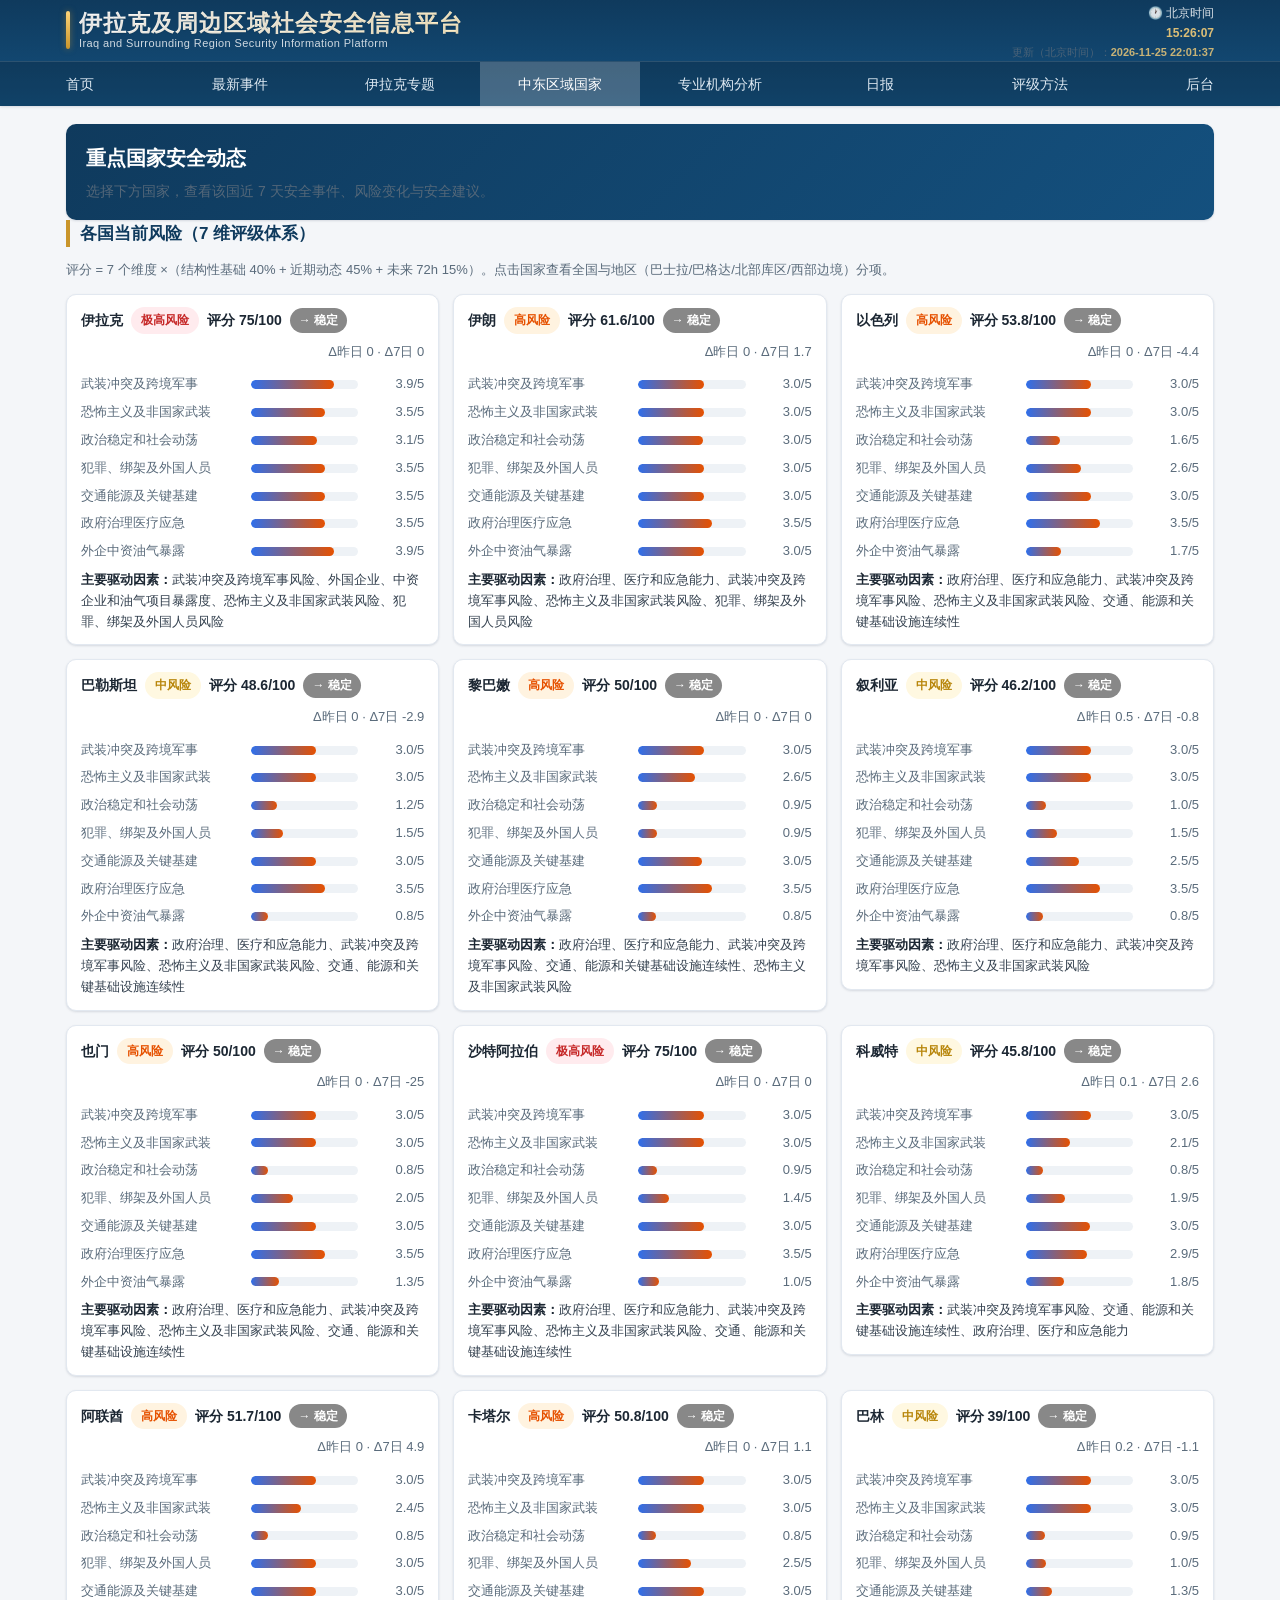
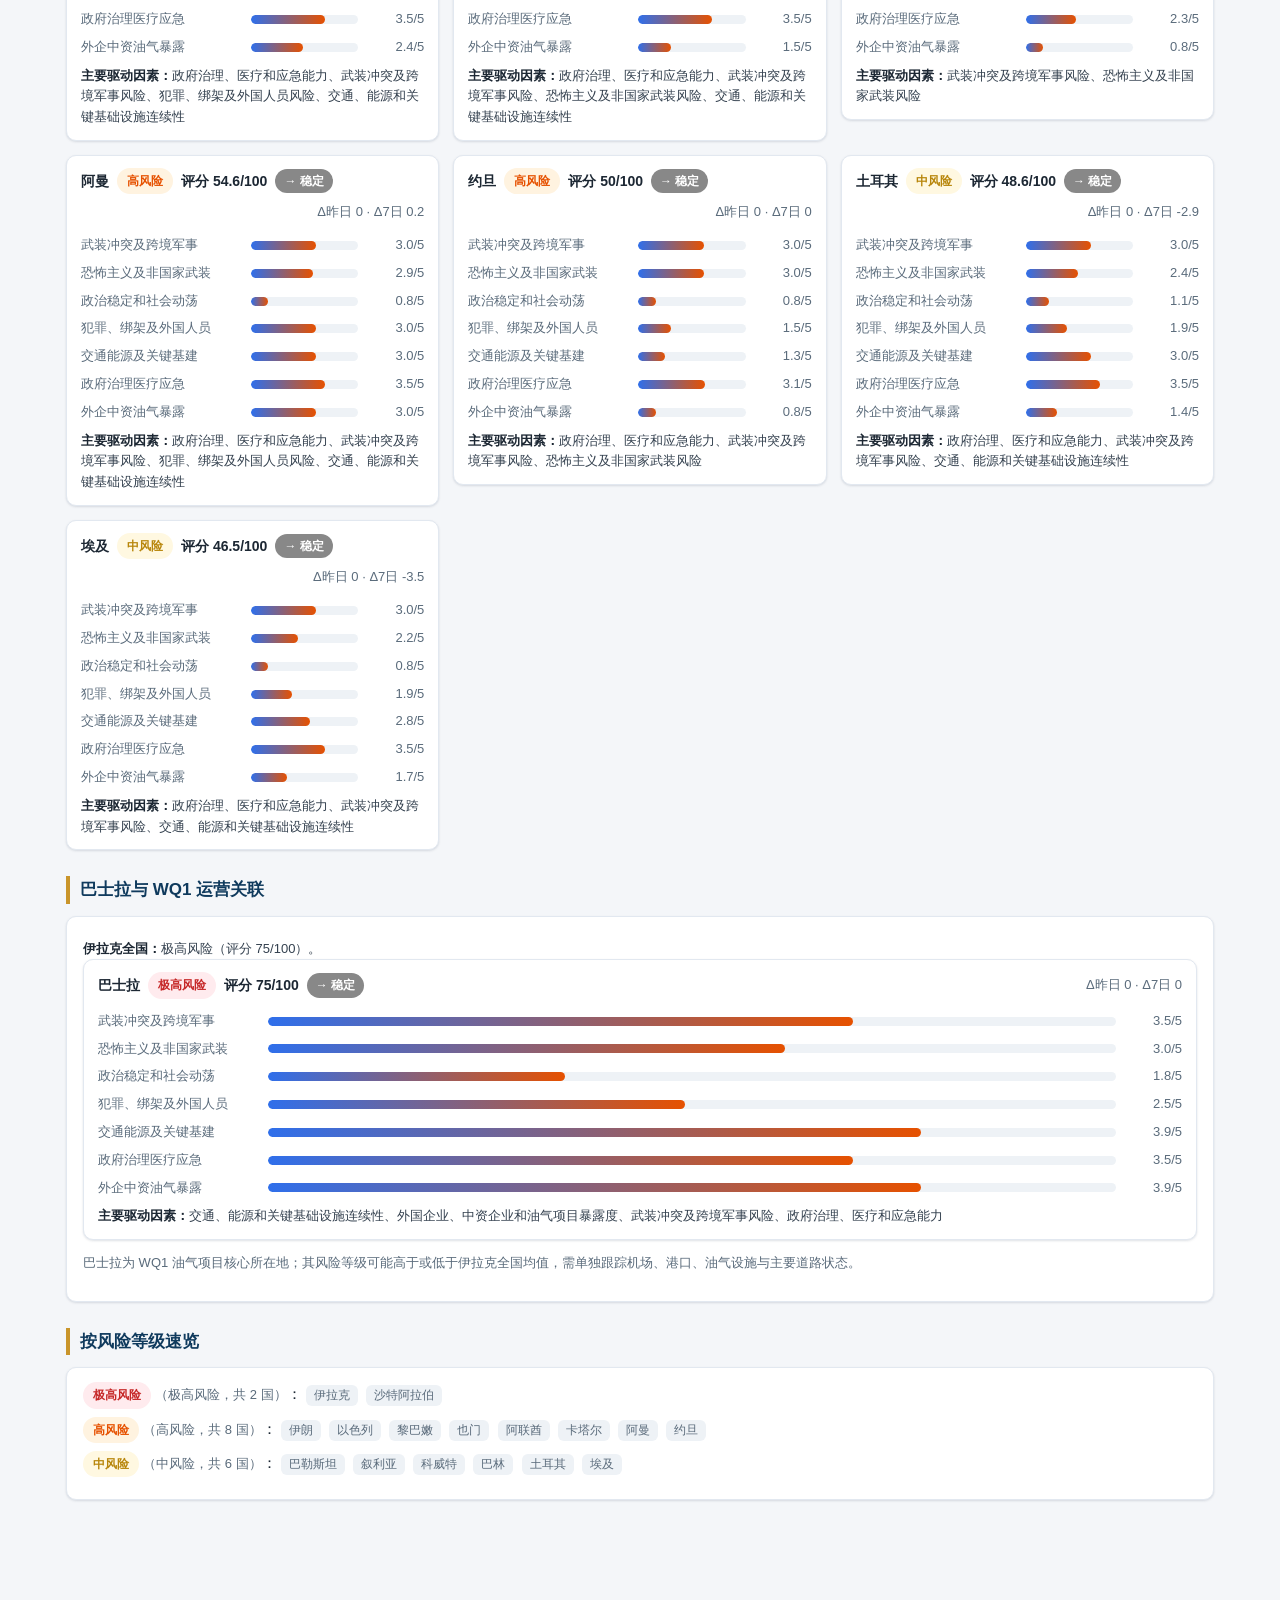
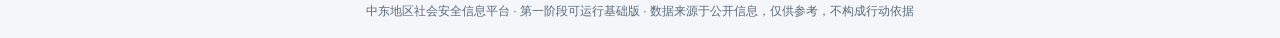
==== countries.html @ a1b5d83f "sync 2026-11-25 17:01" ====
<!DOCTYPE html>
<html lang="zh-CN">
<head>
<meta charset="utf-8">
<meta name="mesip-build" content="ts=2026-11-25 17:01:39;commit=local-20261125170139;count=70;schema=pro-public-v2">
<meta name="viewport" content="width=device-width, initial-scale=1">
<title>重点国家 · 中东地区社会安全信息平台</title>
<link rel="stylesheet" href="assets/css/style.css?v=1795615299">
</head>
<body>
<div id="topbar" class="topbar"></div>
<div class="container">

  <div class="hero" id="hero">
    <h1>重点国家安全动态</h1>
    <p class="muted">选择下方国家，查看该国近 7 天安全事件、风险变化与安全建议。</p>
  </div>

  <div class="section">
    <h2>各国当前风险（7 维评级体系）</h2>
    <p class="small muted">评分 = 7 个维度 ×（结构性基础 40% + 近期动态 45% + 未来 72h 15%）。点击国家查看全国与地区（巴士拉/巴格达/北部库区/西部边境）分项。</p>
    <div class="grid cards" id="countryGrid"><p class="muted">正在加载国家风险……</p></div>
  </div>

  <div class="section" id="wq1sec" style="display:none;">
    <h2>巴士拉与 WQ1 运营关联</h2>
    <div class="panel" id="wq1box"></div>
  </div>

  <div class="section">
    <h2>按风险等级速览</h2>
    <div class="panel" id="riskSummary"><p class="muted">正在加载……</p></div>
  </div>

</div>
<footer class="site"></footer>

<script src="assets/js/api.js?v=1795615299"></script>
<script src="assets/js/common.js?v=1795615299"></script>
<script src="assets/js/data.js?v=1795615299"></script>
<script>
window.__STATIC__ = true;
(function () {
  // 兜底：防止 api.js 异常导致全局 API 未定义时，下方 API.get = ... 抛出
  // ReferenceError 而整段脚本中断（会让页面空白且无任何提示）。
  var API = window.API || (window.API = {});
  // 捕获一次，避免每次请求都重复读取可能不存在的全局对象
  var DB = window.__DB__ || null;
  window.__MESIP_DB_OK__ = !!DB;

  // 构建元数据（控制台/调试用）：build_timestamp / git_commit / public_report_count / schema_version
  try {
    var _bm = (DB && DB.build_meta) || null;
    if (_bm) {
      window.__MESIP_BUILD__ = _bm;
      console.info("[MESIP 静态构建] " + (_bm.build_timestamp || "") + " | commit=" + (_bm.git_commit || "") +
        " | 专业报告(published)=" + (_bm.public_report_count) + " | schema=" + (_bm.schema_version || ""));
    }
  } catch (e) {}

  function all() { return (DB && DB.events) || []; }
  function byId(id) {
    var arr = all();
    for (var i = 0; i < arr.length; i++) {
      if (String(arr[i].id) === String(id)) return arr[i];
    }
    return null;
  }
  function byProId(id) {
    // 详情优先从 proDetail（含全文翻译字段）查询，回退到列表精简版
    var arr = (DB && DB.proDetail) || [];
    for (var i = 0; i < arr.length; i++) {
      if (String(arr[i].id) === String(id)) return arr[i];
    }
    arr = (DB && DB.proReports) || [];
    for (var j = 0; j < arr.length; j++) {
      if (String(arr[j].id) === String(id)) return arr[j];
    }
    return null;
  }
  function proRelatedOf(r) {
    if (!r || !DB || !DB.proReports) return [];
    var theme = ((r.risk_category || "").split("/")[0] || r.content_categories || "");
    if (!theme) return [];
    return DB.proReports.filter(function (x) {
      return String(x.id) !== String(r.id) &&
        ((x.risk_category || "").indexOf(theme) >= 0 || (x.content_categories || "").indexOf(theme) >= 0);
    }).slice(0, 4);
  }
  function relatedOf(e) {
    if (!e) return [];
    return all().filter(function (x) {
      return x.country === e.country && String(x.id) !== String(e.id);
    }).slice(0, 5);
  }
  // ---- F11：历史事件分片按需回源 ----
  // data.js 只含最新 2000 条公开事件；更早的历史事件详情从
  // assets/js/event_shards/s_<id 起点>.json 按需拉取（GitHub Pages 纯静态可用）。
  var _shardCache = {};
  function shardFile(id) {
    var n = parseInt(id, 10);
    if (!n || n < 0 || isNaN(n)) return null;
    var start = Math.floor(n / 1000) * 1000;
    return "assets/js/event_shards/s_" + ("00000" + start).slice(-5) + ".json";
  }
  function loadShard(id) {
    var f = shardFile(id);
    if (!f) return Promise.resolve(null);
    if (_shardCache[f]) return _shardCache[f];
    _shardCache[f] = fetch(f, { cache: "no-cache" }).then(function (r) {
      if (!r.ok) throw new Error("分片 " + f + " 加载失败（HTTP " + r.status + "）");
      return r.json();
    }).then(function (j) {
      return (j && j.events) ? j.events : [];
    }).catch(function (e) {
      _shardCache[f] = null;   // 允许重试，不把失败永久缓存
      throw e;
    });
    return _shardCache[f];
  }
  function shardEvent(id) {
    return loadShard(id).then(function (evs) {
      for (var i = 0; i < evs.length; i++) {
        if (String(evs[i].id) === String(id)) return evs[i];
      }
      return null;
    });
  }
  function filt(qs) {
    var p = new URLSearchParams(qs || "");
    var arr = all().slice();
    var c = p.get("country"); if (c) arr = arr.filter(function (e) { return e.country === c; });
    var r = p.get("risk"); if (r) arr = arr.filter(function (e) { return String(e.risk_level) === String(r); });
    // F10 修复（2026-10-23）：分类下拉的 value 是规范代码（如 armed_conflict），
    // 而事件字段 category 是中文名（如 武装冲突与军事行动）。旧代码只比中文名，
    // 导致选择任一类别都返回 0 条。现在同时接受代码与中文名。
    var cat = p.get("category");
    if (cat) arr = arr.filter(function (e) { return e.category_code === cat || e.category === cat; });
    // F10 修复：风险下限（"高风险及以上"），与首页卡片口径一致
    var rm = p.get("risk_min"); if (rm) arr = arr.filter(function (e) { return (e.risk_level || 0) >= parseInt(rm); });
    // F10 修复：伊拉克 / WQ1 直接影响，与首页卡片同口径（标签或国家匹配）
    if (p.get("iraq") === "1") arr = arr.filter(function (e) {
      return (e.module_tags || []).indexOf("iraq") >= 0 || e.country === "伊拉克";
    });
    if (p.get("wq1") === "1") arr = arr.filter(function (e) {
      return (e.module_tags || []).indexOf("wq1") >= 0;
    });
    // F10 修复：状态过滤，使卡片链接（status=published）落地集合与卡片计数口径一致
    var st = p.get("status"); if (st) arr = arr.filter(function (e) { return e.status === st; });
    var f = p.get("from"); if (f) arr = arr.filter(function (e) { return (e.publish_time || "") >= f; });
    var t = p.get("to"); if (t) arr = arr.filter(function (e) { return (e.publish_time || "") <= t; });
    if (p.get("china") === "1") arr = arr.filter(function (e) { return e.involves_china_company || e.involves_china_citizen; });
    var q = p.get("q"); if (q) { var s = q.toLowerCase(); arr = arr.filter(function (e) { return [e.title_zh, e.title_original, e.summary, e.country, e.city, e.category, e.category_code].some(function (v) { return (v || "").toLowerCase().indexOf(s) >= 0; }); }); }
    var lim = p.get("limit"); if (lim && parseInt(lim)) arr = arr.slice(0, parseInt(lim));
    return arr;
  }
  function match(path) {
    if (!DB) throw new Error("数据未能成功加载，请刷新页面或检查网络后重试");
    if (path === "/api/overview") return DB.overview;
    if (path === "/api/home") return DB.home;
    if (path === "/api/hormuz") return { report: DB.hormuz };
    if (path === "/api/brent") return DB.brent;
    if (path.indexOf("/api/reuters") === 0) return DB.reuters || { items: [], count: 0 };
    if (path === "/api/iraq") return DB.iraq;
    if (path === "/api/reports") return { reports: DB.reports };
    if (path === "/api/countries") return { countries: ((DB.overview || {}).countries || []) };
    if (path.indexOf("/api/event/") === 0) {
      var id = path.split("/").pop();
      // 全文接口在静态版由页面自行处理（给出明确提示 + 原文链接）
      if (path.indexOf("/fulltext") >= 0) { return { status: "static", note: "静态归档版不提供按需全文翻译" }; }
      var e = byId(id);
      if (e) return { event: e, related: relatedOf(e) };
      // 主数据未收录（多为 2000 条上限外的历史事件）→ 交给分片回源
      return { __shardEventId: id };
    }
    if (path.indexOf("/api/country/") === 0) { var n = decodeURIComponent(path.split("/").pop()); return DB.countryMap[n] || { country: null, events: [], risk_history: [] }; }
    if (path.indexOf("/api/report/") === 0) { var d = path.split("/").pop(); return DB.reportMap[d] || { report: null }; }
    if (path.indexOf("/api/pro-reports") === 0) {
      // 详情页：/api/pro-reports/<id>[?...]
      if (path.indexOf("/api/pro-reports/") === 0) {
        var pid = path.split("/").pop().split("?")[0];
        var prr = byProId(pid);
        return { report: prr, related: proRelatedOf(prr) };
      }
      // 列表页：/api/pro-reports[?...]
      var qs = path.split("?")[1] || "";
      var p = new URLSearchParams(qs);
      var arr = (DB.proReports) || [];
      // 默认仅返回 published（与 server.py _pro_public_filters 一致），export=all 解除限制
      var xpt = p.get("export");
      if (xpt !== "all") { arr = arr.filter(function (x) { return x.status === "published"; }); }
      var org = p.get("org");
      if (org) arr = arr.filter(function (x) { return (x.org || "").indexOf(org) >= 0; });
      var cps = p.get("copyright_status");
      if (cps) arr = arr.filter(function (x) { return x.copyright_status === cps; });
      var dom = p.get("domain");
      if (dom) arr = arr.filter(function (x) { return (x.content_categories || "").indexOf(dom) >= 0; });
      var wq = p.get("wq1_relevance");
      if (wq) arr = arr.filter(function (x) { return x.wq1_relevance === wq; });
      var rg = p.get("region");
      if (rg) arr = arr.filter(function (x) { return (x.regions || x.countries || "").indexOf(rg) >= 0; });
      var q = p.get("q");
      if (q) {
        var s = q.toLowerCase();
        arr = arr.filter(function (x) {
          return [x.title_zh, x.title_orig, x.org, x.content_zh, x.core_conclusion].some(function (v) { return (v || "").toLowerCase().indexOf(s) >= 0; });
        });
      }
      var orgs = {}, cops = {};
      arr.forEach(function (x) { if (x.org) orgs[x.org] = 1; if (x.copyright_status) cops[x.copyright_status] = 1; });
      // 分页（与 server.py api_pro_reports 一致）
      var total = arr.length;
      var pg = parseInt(p.get("page") || "1", 10); if (!pg || pg < 1) pg = 1;
      var psz = parseInt(p.get("page_size") || "0", 10); if (!psz || psz < 0) psz = 0;
      if (psz > 100) psz = 100;
      var out = arr;
      if (psz > 0) out = arr.slice((pg - 1) * psz, pg * psz);
      return { reports: out, count: out.length, total: total, orgs: Object.keys(orgs), copyright_statuses: Object.keys(cops) };
    }
    if (path.indexOf("/api/pro-institutions") === 0) {
      return DB.proInstitutions || { institutions: [], count: 0 };
    }
    if (path.indexOf("/api/decision-brief") === 0) {
      // Stage 4（2026-08-05）：决策型日报静态路由
      var q = new URLSearchParams(path.split("?")[1] || "");
      var ddate = q.get("date") || "";
      var arr = DB.decisionBriefs || [];
      if (ddate) {
        var hit = null;
        for (var i = 0; i < arr.length; i++) { if (arr[i].brief_date === ddate) { hit = arr[i]; break; } }
        return { brief: hit };
      }
      return { brief: arr.length ? arr[0] : null };
    }
    if (path.indexOf("/api/pro-compare") === 0) {
      return { comparable: false, count: 0, reports: [], message: "静态归档版暂不支持多机构对比，请访问原站或联系管理员。" };
    }
    if (path.indexOf("/api/events") === 0) { var fa = filt(path.split("?")[1] || ""); return { events: fa, count: fa.length }; }
    if (path.indexOf("/api/search") === 0) { var q = new URLSearchParams(path.split("?")[1] || "").get("q") || ""; var s = q.toLowerCase(); var fa = all().filter(function (e) { return [e.title_zh, e.title_original, e.summary, e.country, e.city, e.category].some(function (v) { return (v || "").toLowerCase().indexOf(s) >= 0; }); }); return { events: fa, count: fa.length }; }
    return { error: "static-unknown-path", path: path };
  }
  // 关键修复：用 Promise 包裹，任何同步异常都转为 rejected，从而被页面 .catch 捕获，
  // 避免原来“data.js 未加载时同步抛错、页面空白且无提示”的问题。
  API.get = function (path) {
    return new Promise(function (resolve, reject) {
      try {
        var r = match(path);
        if (r && r.error) { reject(new Error("静态数据缺失：" + (r.error || path))); return; }
        // F11：主数据（data.js，最新 2000 条）里没有的事件 → 按需拉历史分片
        if (r && r.__shardEventId !== undefined) {
          shardEvent(r.__shardEventId).then(function (ev) {
            if (!ev) {
              // 分片里也没有：说明该记录不满足公开条件（已隔离/未获发布资格/涉版权或安全限制）
              resolve({ event: null, related: [], notPublic: true });
              return;
            }
            resolve({ event: ev, related: relatedOf(ev) });
          }).catch(function (err) { reject(err); });
          return;
        }
        resolve(r);
      } catch (e) { reject(e); }
    });
  };
  API.post = function () { return Promise.resolve({ ok: false, static: true, msg: "静态归档版不支持该操作" }); };

  // 若数据整体缺失，显示顶部提示条（各页面 .catch 还会显示具体错误）
  if (!DB) {
    document.addEventListener("DOMContentLoaded", function () {
      var b = document.getElementById("dbError");
      if (b) b.style.display = "block";
    });
  }
})();
</script>
<script>
renderHeader("countries.html");

function nationalRow(co) {
  const rd = co.risk_detail || [];
  const nat = rd.find(r => r.scope === "全国");
  if (nat) return nat;
  // 兜底：仅有旧标量 current_risk
  return { scope: "全国", level: co.current_risk || 1, total: (co.current_risk || 1) * 25,
           trend: "stable", delta_1d: 0, delta_7d: 0, drivers: [] };
}

API.get("/api/overview").then(d => {
  const countries = (d.countries || []).slice().sort((a, b) => (a.priority || 99) - (b.priority || 99));
  if (!countries.length) {
    $("#countryGrid").innerHTML = `<div class="empty">暂无国家数据。</div>`;
    return;
  }
  $("#countryGrid").innerHTML = countries.map(co => {
    const name = co.name_zh;
    const nat = nationalRow(co);
    return `<a href="country.html?c=${encodeURIComponent(name)}" style="text-decoration:none;color:inherit;display:block;">
      ${countryRiskCard(nat, name)}</a>`;
  }).join("");

  // 巴士拉 / WQ1 重点提示
  const iq = countries.find(c => c.name_zh === "伊拉克");
  if (iq && iq.risk_detail && iq.risk_detail.length) {
    const basra = iq.risk_detail.find(r => r.scope === "巴士拉");
    const nat = nationalRow(iq);
    if (basra) {
      $("#wq1sec").style.display = "";
      $("#wq1box").innerHTML = `<div class="cr-drivers"><b>伊拉克全国：</b>${RISK_NAME[nat.level] || ""}（评分 ${nat.total}/100）。</div>` +
        countryRiskCard(basra, "伊拉克") +
        `<p class="small muted">巴士拉为 WQ1 油气项目核心所在地；其风险等级可能高于或低于伊拉克全国均值，需单独跟踪机场、港口、油气设施与主要道路状态。</p>`;
    }
  }

  // 风险等级速览
  const order = [4, 3, 2, 1];
  const names = { 4: "极高风险", 3: "高风险", 2: "中风险", 1: "低风险" };
  const groups = { 4: [], 3: [], 2: [], 1: [] };
  countries.forEach(co => {
    const r = Number(nationalRow(co).level) || 1;
    (groups[r] = groups[r] || []).push(co.name_zh);
  });
  $("#riskSummary").innerHTML = order.map(r => {
    const list = (groups[r] || []);
    if (!list.length) return "";
    return `<div style="margin-bottom:8px;">
      <b>${riskBadge(r)}</b>
      <span class="small muted">（${names[r]}，共 ${list.length} 国）</span>：
      ${list.map(n => `<a class="tag" href="country.html?c=${encodeURIComponent(n)}">${esc(n)}</a>`).join(" ")}
    </div>`;
  }).join("");
}).catch(e => {
  $("#countryGrid").innerHTML = `<div class="empty">加载失败：${esc(e.message)}</div>`;
});
</script>
</body>
</html>
---- assets/css/style.css ----
:root {
  --bg: #f4f6f9;
  --panel: #ffffff;
  --ink: #1c2733;
  --ink-soft: #5a6b7b;
  --line: #e2e8f0;
  --brand: #0f3a5d;
  --brand-2: #14507e;
  --accent: #c9952b;
  --risk-1: #2e7d32;
  --risk-1-bg: #e8f5e9;
  --risk-2: #b8860b;
  --risk-2-bg: #fff8e1;
  --risk-3: #e65100;
  --risk-3-bg: #fff3e0;
  --risk-4: #c62828;
  --risk-4-bg: #ffebee;
  --radius: 10px;
  --shadow: 0 1px 3px rgba(15,40,70,.08), 0 1px 2px rgba(15,40,70,.06);
  --maxw: 1180px;
}

* { box-sizing: border-box; }
html, body { margin: 0; padding: 0; }
body {
  font-family: -apple-system, BlinkMacSystemFont, "Segoe UI", "PingFang SC", "Microsoft YaHei", "Hiragino Sans GB", sans-serif;
  background: var(--bg);
  color: var(--ink);
  font-size: 15px;
  line-height: 1.6;
}
a { color: var(--brand-2); text-decoration: none; }
a:hover { text-decoration: underline; }

/* ---------- header ---------- */
.topbar {
  background: linear-gradient(180deg, var(--brand) 0%, var(--brand-2) 100%);
  color: #fff;
  box-shadow: var(--shadow);
  position: sticky; top: 0; z-index: 50;
}
.topbar .inner {
  max-width: var(--maxw); margin: 0 auto; padding: 0 16px;
  display: flex; align-items: center; gap: 18px; height: 60px;
}
.brand { display: flex; flex-direction: column; line-height: 1.18; position: relative; padding-left: 13px; }
.brand::before {
  content: ""; position: absolute; left: 0; top: 1px; bottom: 1px; width: 4px;
  background: linear-gradient(180deg, #ffd479 0%, #c9952b 100%);
  border-radius: 2px; box-shadow: 0 0 6px rgba(201,149,43,.5);
}
.brand b {
  font-size: 23px; font-weight: 700; letter-spacing: 1px;
  background: linear-gradient(90deg, #ffffff 0%, #fff0c9 100%);
  -webkit-background-clip: text; background-clip: text;
  -webkit-text-fill-color: transparent; color: #fff;
  text-shadow: 0 1px 1px rgba(0,0,0,.10);
}
.brand span { font-size: 11px; opacity: .8; letter-spacing: .4px; }
.nav { display: flex; gap: 4px; flex: 1; overflow-x: auto; }
.nav a {
  color: #dfeaf3; padding: 8px 12px; border-radius: 8px; white-space: nowrap;
  font-size: 14px;
}
.nav a:hover { background: rgba(255,255,255,.12); text-decoration: none; color: #fff; }
.nav a.active { background: rgba(255,255,255,.20); color: #fff; }

/* ---------- 国家下拉菜单 ---------- */
.nav-drop { position: relative; display: inline-block; }
.nav-drop > summary {
  list-style: none; cursor: pointer; color: #dfeaf3; padding: 8px 12px;
  border-radius: 8px; white-space: nowrap; font-size: 14px; user-select: none;
}
.nav-drop > summary::-webkit-details-marker { display: none; }
.nav-drop > summary:hover { background: rgba(255,255,255,.12); color: #fff; }
.nav-drop[open] > summary { background: rgba(255,255,255,.20); color: #fff; }
.nav-drop-menu {
  position: absolute; top: calc(100% + 6px); left: 0;
  background: #fff; border: 1px solid var(--line); border-radius: 10px;
  box-shadow: 0 12px 30px rgba(15,40,70,.18); padding: 8px;
  display: grid; grid-template-columns: repeat(2, minmax(120px, 1fr)); gap: 2px;
  min-width: 280px; z-index: 60;
}
.nav-drop-menu a {
  display: block; padding: 7px 12px; border-radius: 7px; color: var(--ink);
  font-size: 14px; white-space: nowrap;
}
.nav-drop-menu a:hover { background: var(--bg); text-decoration: none; color: var(--brand-2); }

.topbar .meta { font-size: 12px; opacity: .85; text-align: right; white-space: nowrap;
  display: flex; flex-direction: column; align-items: flex-end; gap: 2px; line-height: 1.5; }
.topbar .meta b { color: #ffd479; }
.topbar .meta #updLine { font-size: 11px; opacity: .9; }

/* 顶部第二行：导航条（占满整行、按钮完全展开） */
.topbar .top-row {
  max-width: var(--maxw); margin: 0 auto; padding: 0 16px;
  display: flex; align-items: center; justify-content: space-between; gap: 16px; min-height: 56px;
}
.navbar { background: rgba(0,0,0,.18); border-top: 1px solid rgba(255,255,255,.12); display: flex; }
.navbar a {
  flex: 1 1 0; text-align: center; color: #dfeaf3; padding: 11px 8px;
  font-size: 14px; white-space: nowrap; border-radius: 0;
}
.navbar a:hover { background: rgba(255,255,255,.12); text-decoration: none; color: #fff; }
.navbar a.active { background: rgba(255,255,255,.22); color: #fff; }

/* ---------- layout ---------- */
.container { max-width: var(--maxw); margin: 0 auto; padding: 18px 16px 60px; }
.section { margin-bottom: 26px; }
.section h2 {
  font-size: 17px; margin: 0 0 12px; padding-left: 10px;
  border-left: 4px solid var(--accent); color: var(--brand);
}
.section h3 { font-size: 15px; margin: 16px 0 8px; color: var(--brand-2); }

.grid { display: grid; gap: 14px; }
.cards { grid-template-columns: repeat(auto-fill, minmax(290px, 1fr)); }
.row { display: flex; gap: 14px; flex-wrap: wrap; }

.panel {
  background: var(--panel); border: 1px solid var(--line); border-radius: var(--radius);
  box-shadow: var(--shadow); padding: 14px 16px;
}
.muted { color: var(--ink-soft); }
.small { font-size: 13px; }
.nowrap { white-space: nowrap; }

/* ---------- risk badges ---------- */
.badge {
  display: inline-block; padding: 2px 9px; border-radius: 999px;
  font-size: 12px; font-weight: 600; line-height: 1.7; white-space: nowrap;
}
.risk-1 { background: var(--risk-1-bg); color: var(--risk-1); }
.risk-2 { background: var(--risk-2-bg); color: var(--risk-2); }
.risk-3 { background: var(--risk-3-bg); color: var(--risk-3); }
.risk-4 { background: var(--risk-4-bg); color: var(--risk-4); }
.risk-0 { background: #eceff1; color: #607d8b; }
/* 可点击的风险标签：跳转评级方法页 */
a.badge.risk-1, a.badge.risk-2, a.badge.risk-3, a.badge.risk-4,
span.badge.risk-1, span.badge.risk-2, span.badge.risk-3, span.badge.risk-4 {
  text-decoration: none; cursor: pointer; border: 1px solid transparent;
}
a.badge.risk-1:hover, a.badge.risk-2:hover, a.badge.risk-3:hover, a.badge.risk-4:hover,
span.badge.risk-1:hover, span.badge.risk-2:hover, span.badge.risk-3:hover, span.badge.risk-4:hover {
  filter: brightness(0.95); outline: 2px solid var(--brand-2); outline-offset: 1px;
}
.tag {
  display: inline-block; padding: 1px 8px; border-radius: 6px; font-size: 12px;
  background: #eef2f6; color: var(--ink-soft); margin: 2px 4px 2px 0;
}
.tag.china { background: #ffe0e0; color: #b71c1c; }
.tag.energy { background: #fff3e0; color: #e65100; }
.tag.transport { background: #e3f2fd; color: #1565c0; }

/* ---------- event card（简洁专业版） ---------- */
.ecard {
  display: flex;
  flex-direction: column;
  gap: 8px;
  padding: 16px 18px !important;
  border-radius: 6px !important;
  box-shadow: none !important;
  text-decoration: none;
  color: inherit;
  transition: border-color .15s, box-shadow .15s;
}
.ecard:hover {
  border-color: #c0c8d2 !important;
  box-shadow: 0 1px 4px rgba(15,40,70,.08) !important;
}

/* 标题：最突出 */
.ecard .ec-title {
  font-size: 15.5px;
  font-weight: 700;
  color: var(--ink);
  line-height: 1.5;
  display: -webkit-box;
  -webkit-line-clamp: 2;
  -webkit-box-orient: vertical;
  overflow: hidden;
}
.ecard:hover .ec-title {
  color: var(--brand-2);
}

/* 摘要：正文色，次要层级 */
.ecard .ec-summary {
  font-size: 13.5px;
  color: #4a5568;
  line-height: 1.65;
  display: -webkit-box;
  -webkit-line-clamp: 3;
  -webkit-box-orient: vertical;
  overflow: hidden;
}

/* 底部标签行：风险等级 + Tags */
.ecard .ec-tags {
  display: flex;
  flex-wrap: wrap;
  align-items: center;
  gap: 7px;
  margin-top: 2px;
}

/* 风险等级标签：小体积、低饱和度、不抢眼 */
.ecard .ec-risk {
  display: inline-block;
  font-size: 11.5px;
  font-weight: 600;
  padding: 2px 9px;
  border-radius: 4px;
  line-height: 1.7;
  white-space: nowrap;
  flex-shrink: 0;
}
.ecard .ec-risk-1 { background: #e8f5e9; color: #2e7d32; }
.ecard .ec-risk-2 { background: #fff8e1; color: #a16207; }
.ecard .ec-risk-3 { background: #fef2f2; color: #b91c1c; }
.ecard .ec-risk-4 { background: #fde8e8; color: #991b1b; }

/* Tags：统一浅灰背景 */
.ecard .ec-tag {
  display: inline-block;
  font-size: 11.5px;
  padding: 2px 9px;
  border-radius: 4px;
  background: #f0f2f5;
  color: #606d7e;
  line-height: 1.7;
  white-space: nowrap;
}

/* 时间：小字灰色，自动靠右 */
.ecard .ec-time {
  margin-left: auto;
  font-size: 11px;
  color: #a0aab8;
  white-space: nowrap;
}

/* ---------- event risk rating block ---------- */
.rating-box { margin-top: 14px; padding: 14px; border: 1px solid #e3e8ee; border-radius: 10px; background: #fbfcfe; }
.rating-box.info { background: #f5f7f9; border-style: dashed; }
.rb-head { display: flex; gap: 8px; align-items: center; flex-wrap: wrap; font-size: 14px; }
.rb-head .mlink { margin-left: auto; font-size: 12px; color: var(--brand-2); text-decoration: none; }
.rb-head .mlink:hover { text-decoration: underline; }
.dims { margin: 12px 0 6px; display: grid; gap: 7px; }
.dim { display: grid; grid-template-columns: 160px 1fr 56px; align-items: center; gap: 10px; font-size: 13px; }
.dim-l { color: var(--ink-soft); }
.dim-bar { height: 9px; background: #eef2f6; border-radius: 999px; overflow: hidden; }
.dim-bar i { display: block; height: 100%; background: linear-gradient(90deg, #2f6feb, #e65100); border-radius: 999px; }
.dim-v { text-align: right; color: var(--ink-soft); font-variant-numeric: tabular-nums; }
.rb-row { display: flex; gap: 8px; flex-wrap: wrap; align-items: center; margin-top: 8px; }
.rb-reason { margin-top: 8px; font-size: 13px; color: #34414f; line-height: 1.6;
  padding: 8px 10px; background: #fff; border-left: 3px solid var(--brand-2); border-radius: 4px; }
@media (max-width: 560px) { .dim { grid-template-columns: 110px 1fr 48px; } }

/* ---------- country risk cards ---------- */
.cr-card { padding: 12px 14px; }
.cr-head { display: flex; gap: 8px; align-items: center; flex-wrap: wrap; font-size: 14px; }
.cr-head .muted { margin-left: auto; }
.cr-sub { margin: 18px 0 8px; font-size: 15px; color: var(--ink); }
.cr-drivers { margin-top: 8px; font-size: 13px; color: #34414f; }
.cr-drivers b { color: var(--ink); }
.cr-wq1 { margin-top: 12px; padding: 10px 12px; background: #fff3e0; border-left: 3px solid #e65100; border-radius: 4px; font-size: 13px; }

/* ---------- table ---------- */
table.tbl { width: 100%; border-collapse: collapse; background: var(--panel); border-radius: var(--radius); overflow: hidden; box-shadow: var(--shadow); }
table.tbl th, table.tbl td { padding: 9px 12px; text-align: left; border-bottom: 1px solid var(--line); font-size: 13px; vertical-align: top; }
table.tbl th { background: #f0f4f8; color: var(--brand); font-weight: 600; }
table.tbl tr:hover td { background: #fafcff; }

/* ---------- forms ---------- */
.filters { display: flex; gap: 10px; flex-wrap: wrap; align-items: end; }
.filters label { font-size: 12px; color: var(--ink-soft); display: block; margin-bottom: 3px; }
input, select, textarea {
  font-family: inherit; font-size: 14px; padding: 7px 10px; border: 1px solid var(--line);
  border-radius: 8px; background: #fff; color: var(--ink); width: 100%;
}
textarea { resize: vertical; min-height: 70px; }
button, .btn {
  font-family: inherit; font-size: 14px; padding: 8px 14px; border: 1px solid var(--brand);
  background: var(--brand); color: #fff; border-radius: 8px; cursor: pointer; display: inline-block;
}
button:hover, .btn:hover { background: var(--brand-2); text-decoration: none; }
.btn.ghost { background: #fff; color: var(--brand); }
.btn.danger { background: #fff; color: var(--risk-4); border-color: var(--risk-4); }
.btn.warn { background: #fff; color: var(--accent); border-color: var(--accent); }
.btn.sm { padding: 5px 10px; font-size: 13px; }

/* ---------- hero ---------- */
.hero {
  background: linear-gradient(135deg, #0f3a5d, #14507e); color: #fff; border-radius: var(--radius);
  padding: 18px 20px; box-shadow: var(--shadow);
}
.hero h1 { margin: 0 0 6px; font-size: 20px; }
.hero p { margin: 0; opacity: .92; font-size: 14px; }

/* ---------- risk matrix ---------- */
.matrix { display: grid; grid-template-columns: repeat(auto-fill, minmax(150px,1fr)); gap: 10px; }
.mcell { border: 1px solid var(--line); border-radius: 8px; padding: 10px 12px; background: #fff; text-align: center; }
.mcell .cn { font-weight: 600; }
.mcell .en { font-size: 12px; color: var(--ink-soft); margin-top: 2px; }
.mcell .rv { font-size: 12px; margin-top: 4px; }

/* ---------- report ---------- */
.report-sec { margin-bottom: 20px; }
.report-sec h2 { font-size: 16px; color: var(--brand); border-left: 4px solid var(--accent); padding-left: 10px; margin: 0 0 10px; }
.report-sec ul { margin: 0; padding-left: 20px; }
.report-sec li { margin-bottom: 6px; }
.sub { font-weight: 600; color: var(--brand-2); margin: 12px 0 6px; }

/* ---------- report: KPI cards ---------- */
.kpi-row { display: grid; grid-template-columns: repeat(auto-fit, minmax(130px, 1fr)); gap: 10px; margin: 4px 0 12px; }
.kpi-card {
  background: var(--panel); border: 1px solid var(--line); border-radius: var(--radius);
  padding: 12px 14px; box-shadow: var(--shadow); text-align: center;
}
.kpi-val { font-size: 26px; font-weight: 700; color: var(--brand); line-height: 1.1; }
.kpi-unit { font-size: 13px; font-weight: 500; color: var(--ink-soft); margin-left: 3px; }
.kpi-label { font-size: 12.5px; color: var(--ink-soft); margin-top: 4px; }
.kpi-card.kpi-ok .kpi-val { color: var(--risk-1); }
.kpi-card.kpi-warn .kpi-val { color: var(--risk-3); }
.kpi-card.kpi-danger .kpi-val { color: var(--risk-4); }
.kpi-card.kpi-warn { border-color: var(--risk-3-bg); background: #fffaf2; }
.kpi-card.kpi-danger { border-color: var(--risk-4-bg); background: #fff6f6; }

/* ---------- report: analysis tables ---------- */
.tbl-wrap { overflow-x: auto; margin: 6px 0 12px; }
.rep-tbl { border-collapse: collapse; width: 100%; font-size: 13.5px; background: var(--panel);
           border: 1px solid var(--line); border-radius: var(--radius); overflow: hidden; }
.rep-tbl th, .rep-tbl td { border: 1px solid var(--line); padding: 8px 10px; text-align: left; vertical-align: top; }
.rep-tbl thead th { background: var(--brand); color: #fff; font-weight: 600; }
.rep-tbl tbody tr:nth-child(even) { background: #f8fafc; }
.rep-tbl td:first-child { font-weight: 600; color: var(--brand-2); white-space: nowrap; }

/* ---------- admin ---------- */
.tabs { display: flex; gap: 4px; border-bottom: 1px solid var(--line); margin-bottom: 16px; flex-wrap: wrap; }
.tabs button { background: none; border: none; color: var(--ink-soft); padding: 9px 14px; border-bottom: 2px solid transparent; border-radius: 0; }
.tabs button.active { color: var(--brand); border-bottom-color: var(--accent); font-weight: 600; }
.tabpane { display: none; }
.tabpane.active { display: block; }
/* home update status bar */
.updatebar { display: flex; flex-wrap: wrap; gap: 10px 18px; align-items: center; margin-top: 14px; font-size: 13px; }
.updatebar .btn.small { padding: 5px 12px; font-size: 13px; }
.btn.small { padding: 5px 12px; font-size: 13px; }

/* meta grid on the event detail page: each .kv row is a clean label/value pair */
.meta { display: grid; grid-template-columns: 1fr 1fr; gap: 0 28px; margin-top: 4px; }
.kv { display: grid; grid-template-columns: 130px 1fr; gap: 6px 12px; font-size: 14px; padding: 7px 0; border-bottom: 1px solid var(--line); align-items: baseline; }
.kv b { color: var(--ink-soft); font-weight: 500; }
.kv a { color: var(--brand); word-break: break-all; }
.src-link { display: inline-block; margin-top: 4px; padding: 8px 16px; background: var(--brand); color: #fff; border-radius: 8px; text-decoration: none; font-size: 14px; font-weight: 500; }
.src-link:hover { opacity: .9; }

/* ---------- misc ---------- */
.pill { font-size: 12px; padding: 2px 8px; border-radius: 999px; background: #eef2f6; color: var(--ink-soft); }
.right { text-align: right; }
.center { text-align: center; }
.empty { color: var(--ink-soft); padding: 30px; text-align: center; }
.toast {
  position: fixed; bottom: 20px; left: 50%; transform: translateX(-50%);
  background: #1c2733; color: #fff; padding: 10px 18px; border-radius: 8px; z-index: 100;
  box-shadow: var(--shadow); opacity: 0; transition: opacity .3s; pointer-events: none;
}
.toast.show { opacity: 1; }
footer.site { max-width: var(--maxw); margin: 0 auto; padding: 16px; color: var(--ink-soft); font-size: 12px; text-align: center; }

@media (max-width: 720px) {
  .topbar .top-row { flex-wrap: wrap; padding: 8px 12px; min-height: 0; }
  .brand b { font-size: 19px; letter-spacing: .5px; }
  .topbar .meta { order: 2; align-items: flex-end; }
  .navbar { flex-wrap: wrap; }
  .navbar a { flex: 1 1 33%; min-width: 84px; }
  .kv { grid-template-columns: 100px 1fr; }
  .meta { grid-template-columns: 1fr; gap: 0; }
  table.tbl { display: block; overflow-x: auto; white-space: nowrap; }
}
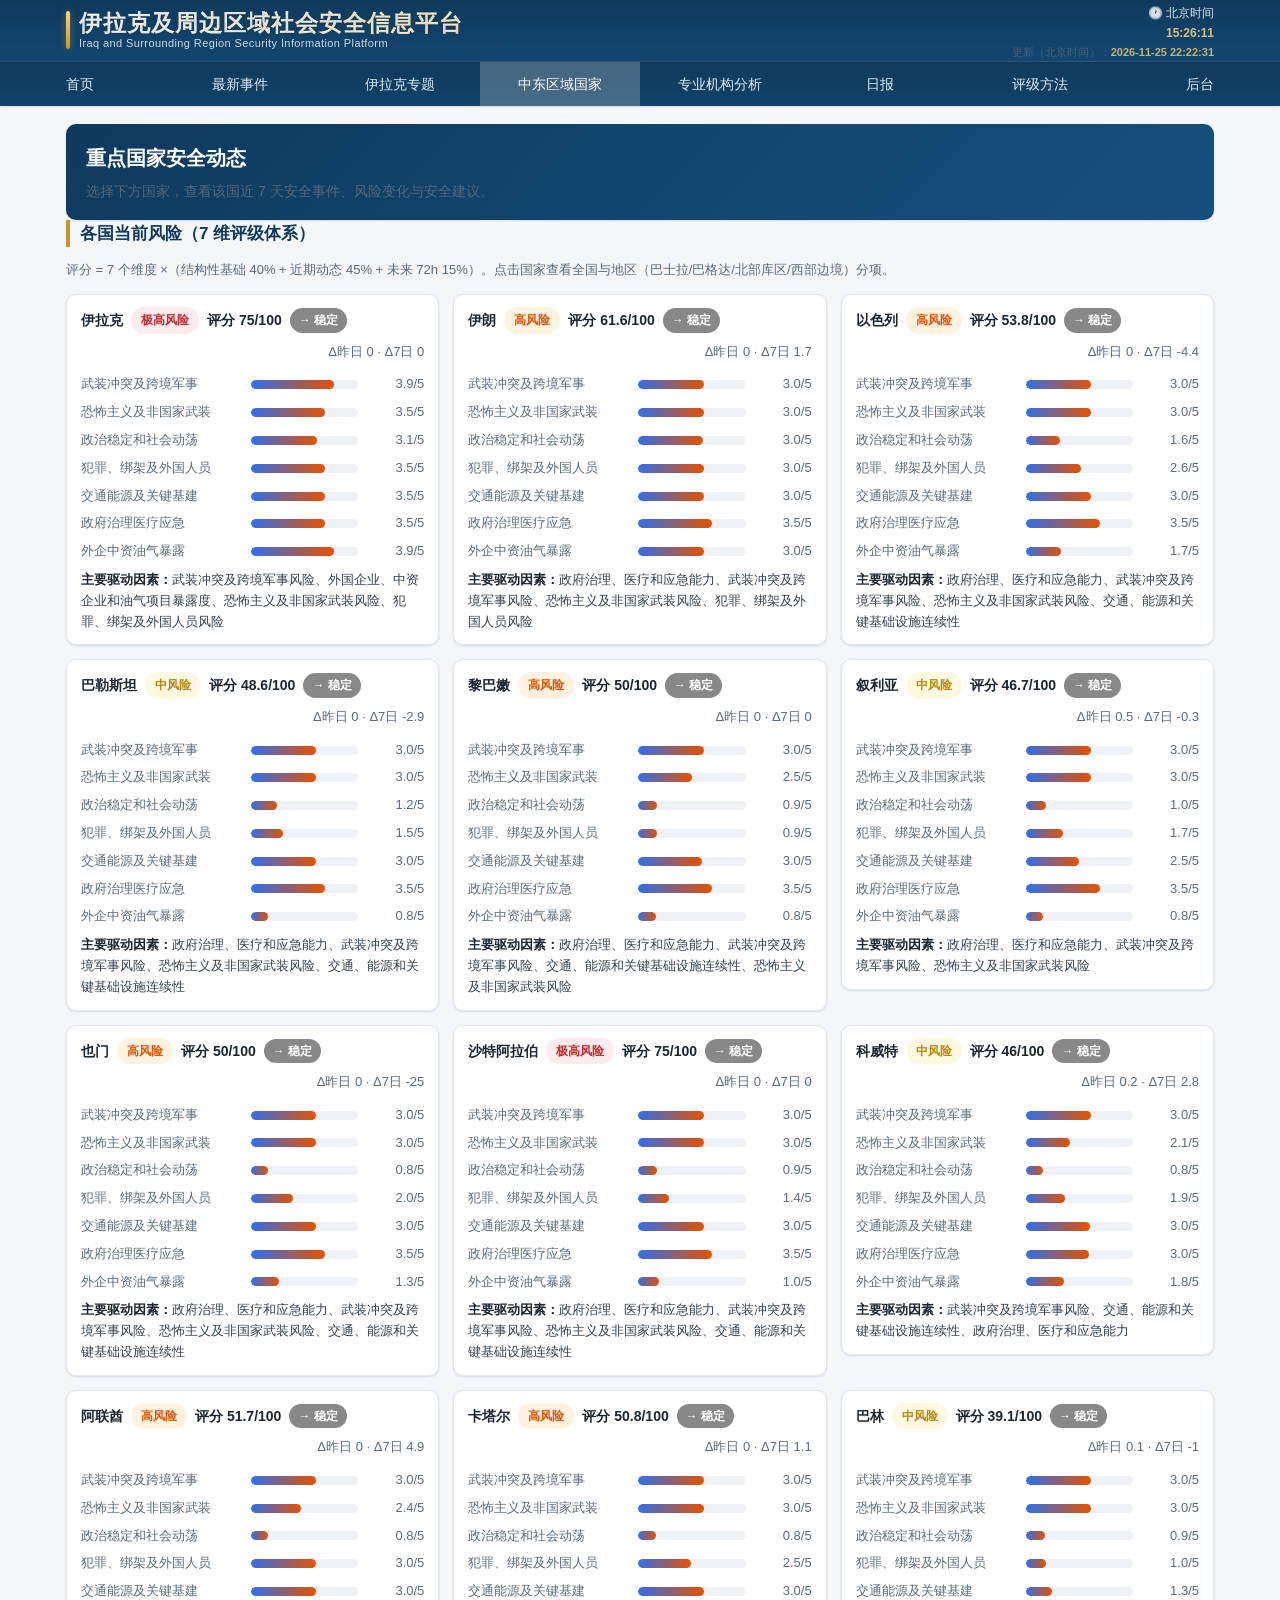
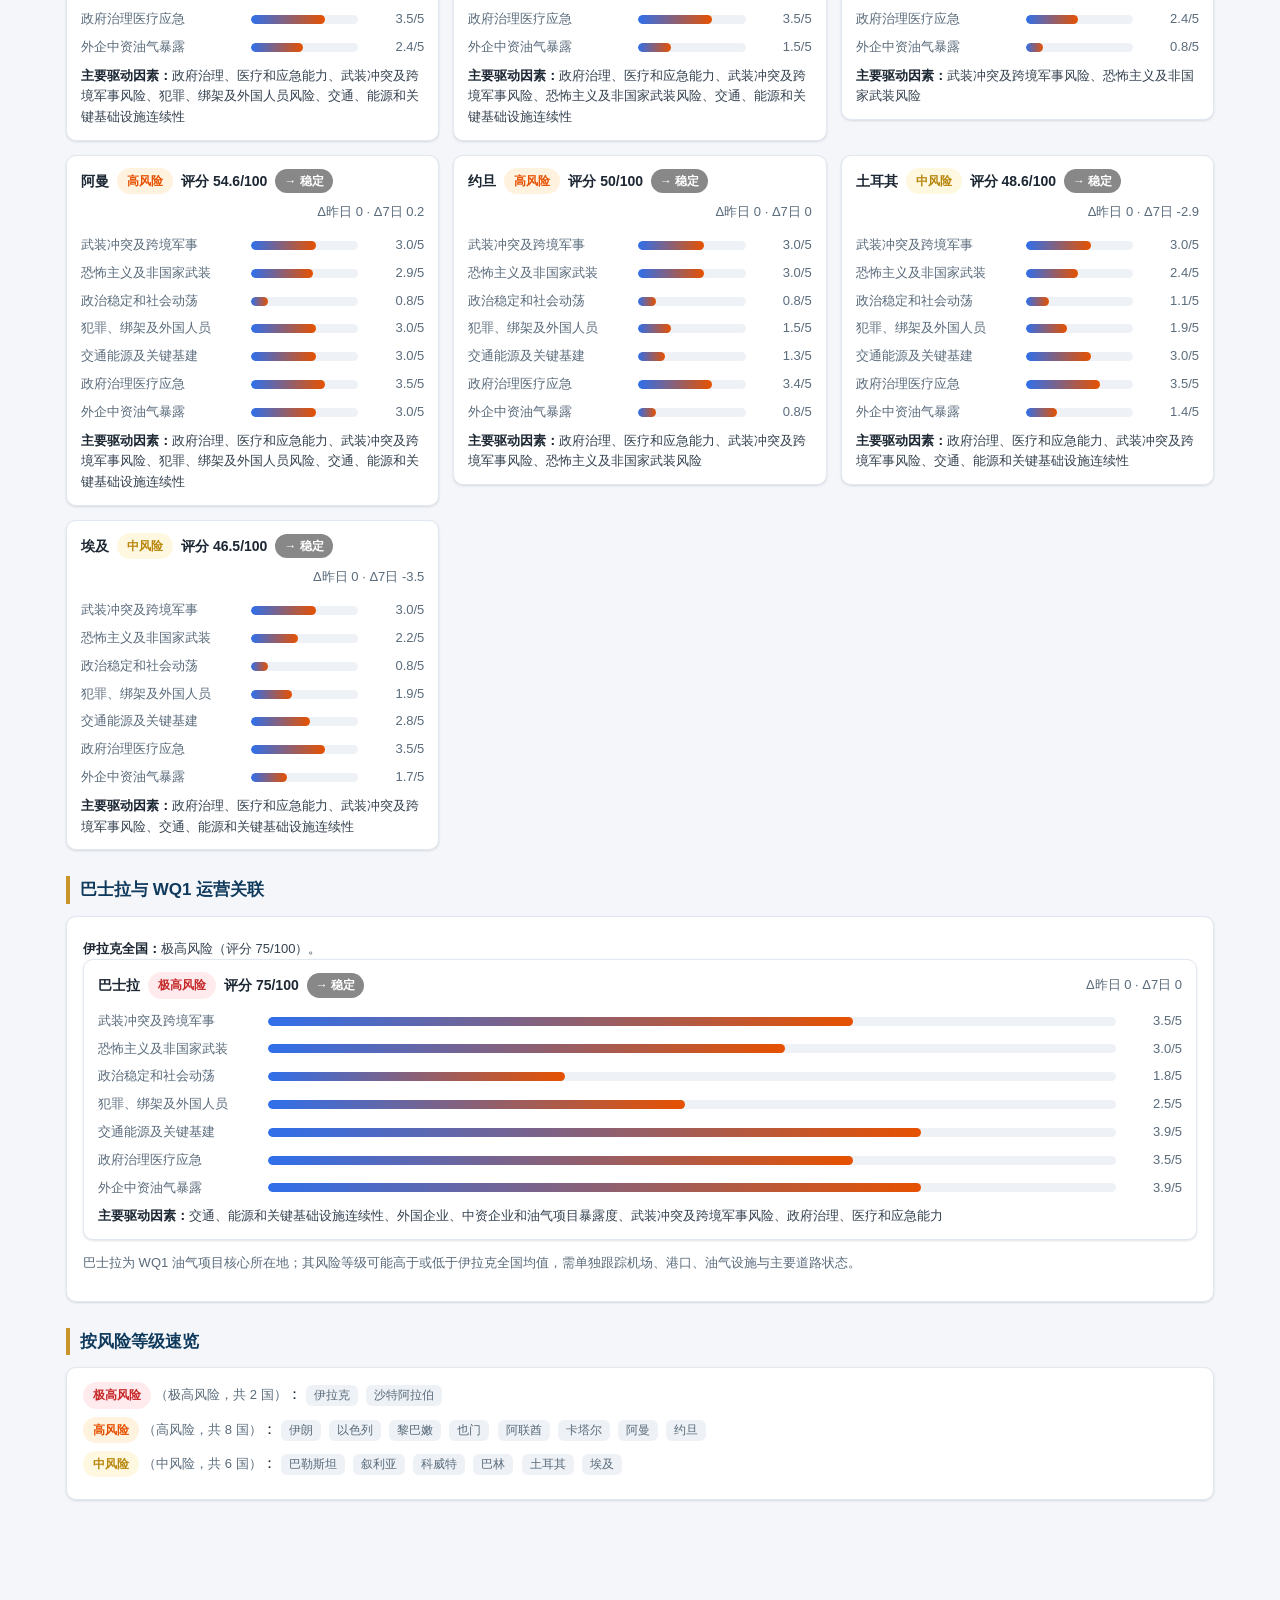
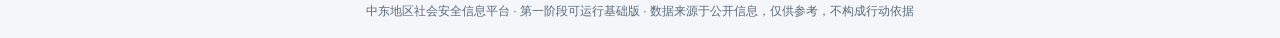
==== commit 0c8b7194: "sync 2026-11-25 17:22" ====
--- a/countries.html
+++ b/countries.html
@@ -2,10 +2,10 @@
 <html lang="zh-CN">
 <head>
 <meta charset="utf-8">
-<meta name="mesip-build" content="ts=2026-11-25 17:01:39;commit=local-20261125170139;count=70;schema=pro-public-v2">
+<meta name="mesip-build" content="ts=2026-11-25 17:22:37;commit=local-20261125172237;count=70;schema=pro-public-v2">
 <meta name="viewport" content="width=device-width, initial-scale=1">
 <title>重点国家 · 中东地区社会安全信息平台</title>
-<link rel="stylesheet" href="assets/css/style.css?v=1795615299">
+<link rel="stylesheet" href="assets/css/style.css?v=1795616557">
 </head>
 <body>
 <div id="topbar" class="topbar"></div>
@@ -35,9 +35,9 @@
 </div>
 <footer class="site"></footer>
 
-<script src="assets/js/api.js?v=1795615299"></script>
-<script src="assets/js/common.js?v=1795615299"></script>
-<script src="assets/js/data.js?v=1795615299"></script>
+<script src="assets/js/api.js?v=1795616557"></script>
+<script src="assets/js/common.js?v=1795616557"></script>
+<script src="assets/js/data.js?v=1795616557"></script>
 <script>
 window.__STATIC__ = true;
 (function () {
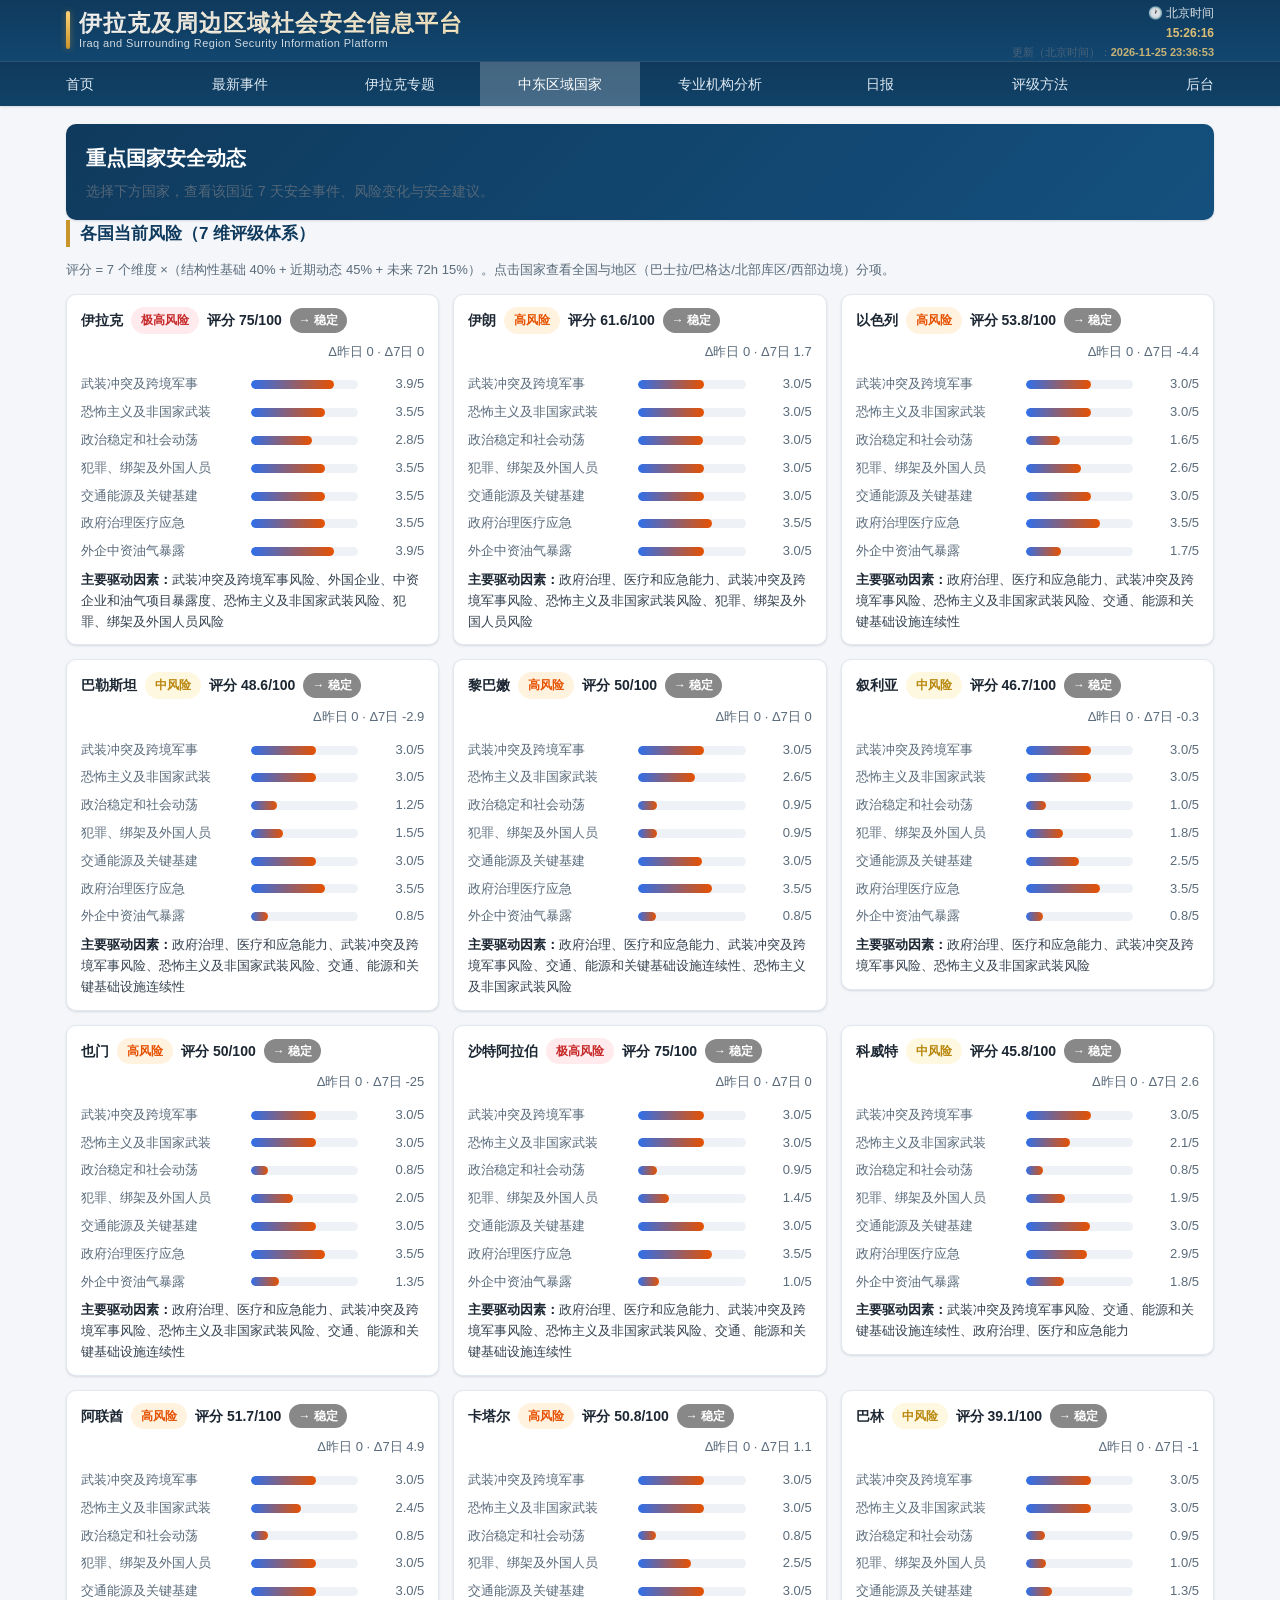
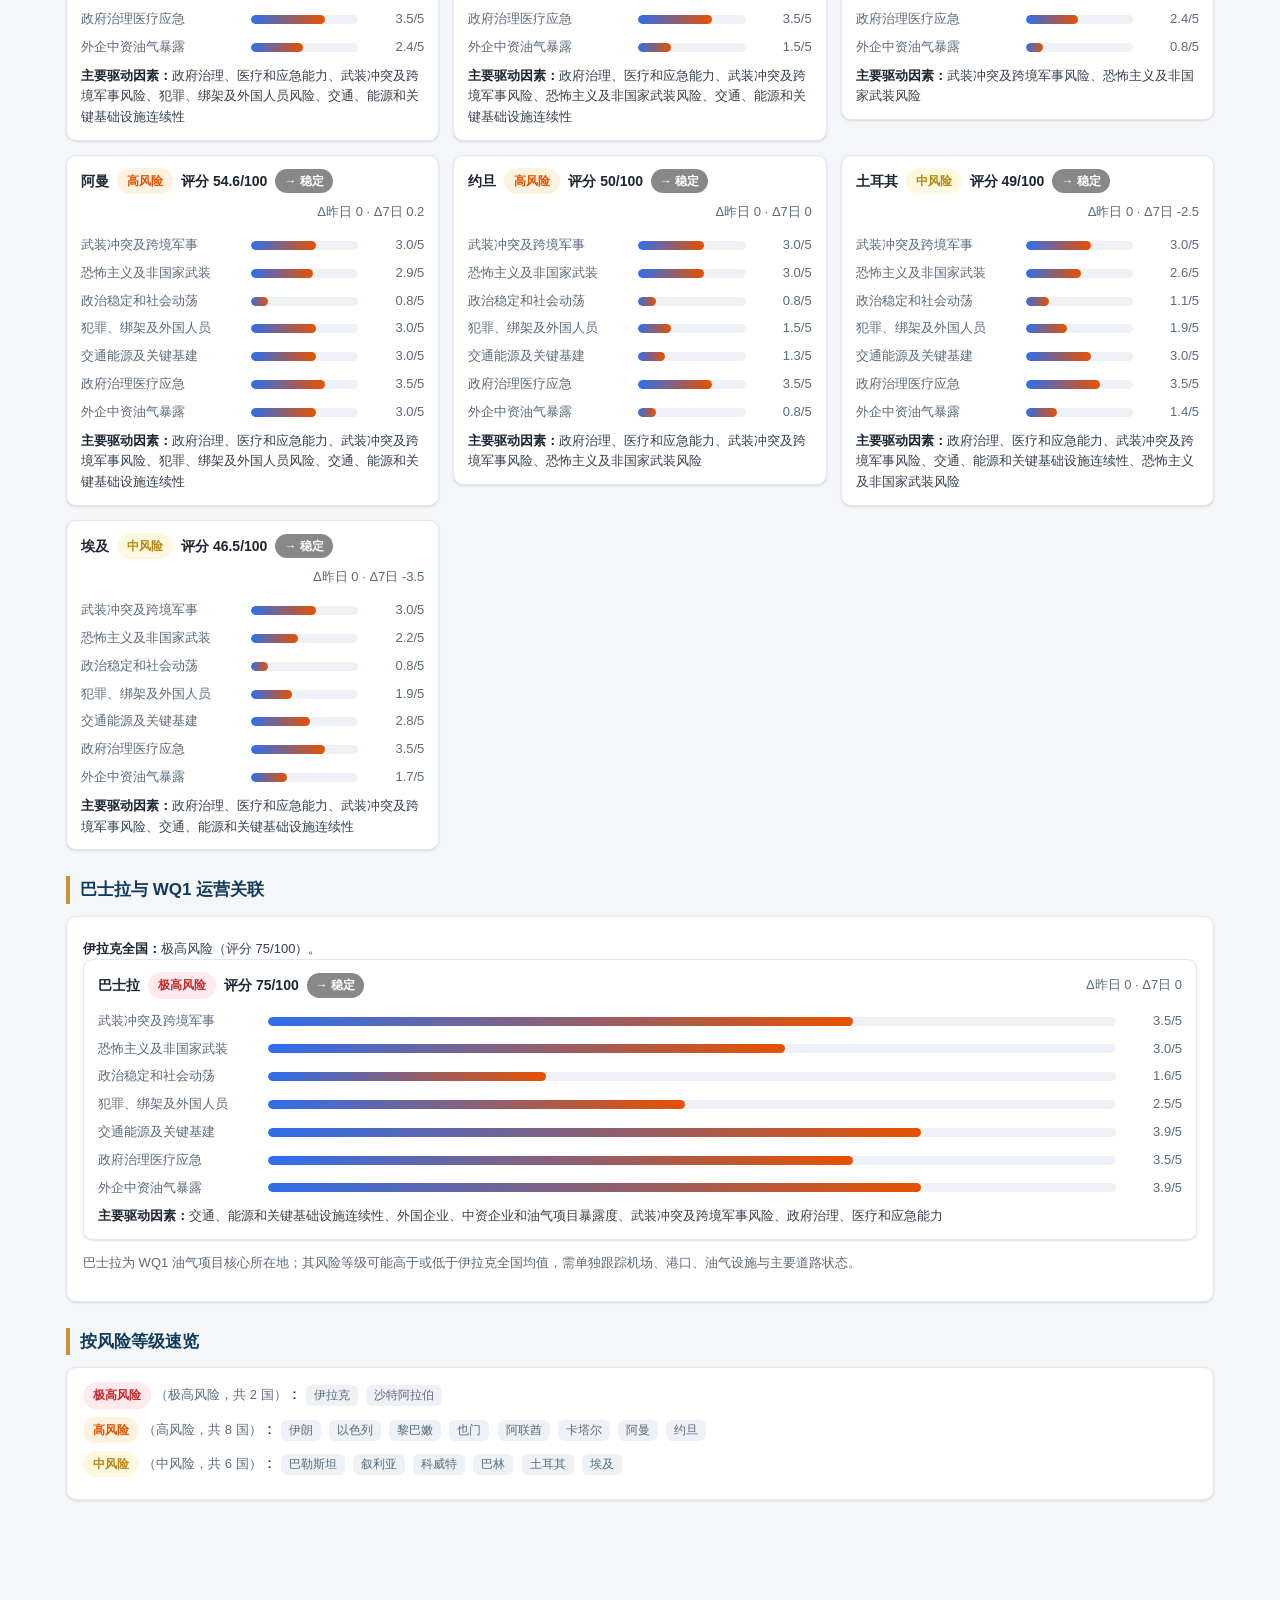
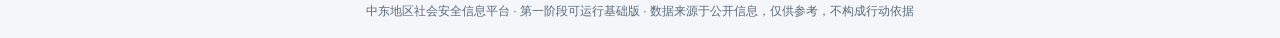
==== commit e8ad187a: "sync 2026-11-25 18:37" ====
--- a/countries.html
+++ b/countries.html
@@ -2,10 +2,10 @@
 <html lang="zh-CN">
 <head>
 <meta charset="utf-8">
-<meta name="mesip-build" content="ts=2026-11-25 17:22:37;commit=local-20261125172237;count=70;schema=pro-public-v2">
+<meta name="mesip-build" content="ts=2026-11-25 18:36:58;commit=local-20261125183658;count=70;schema=pro-public-v2">
 <meta name="viewport" content="width=device-width, initial-scale=1">
 <title>重点国家 · 中东地区社会安全信息平台</title>
-<link rel="stylesheet" href="assets/css/style.css?v=1795616557">
+<link rel="stylesheet" href="assets/css/style.css?v=1795621018">
 </head>
 <body>
 <div id="topbar" class="topbar"></div>
@@ -35,9 +35,9 @@
 </div>
 <footer class="site"></footer>
 
-<script src="assets/js/api.js?v=1795616557"></script>
-<script src="assets/js/common.js?v=1795616557"></script>
-<script src="assets/js/data.js?v=1795616557"></script>
+<script src="assets/js/api.js?v=1795621018"></script>
+<script src="assets/js/common.js?v=1795621018"></script>
+<script src="assets/js/data.js?v=1795621018"></script>
 <script>
 window.__STATIC__ = true;
 (function () {
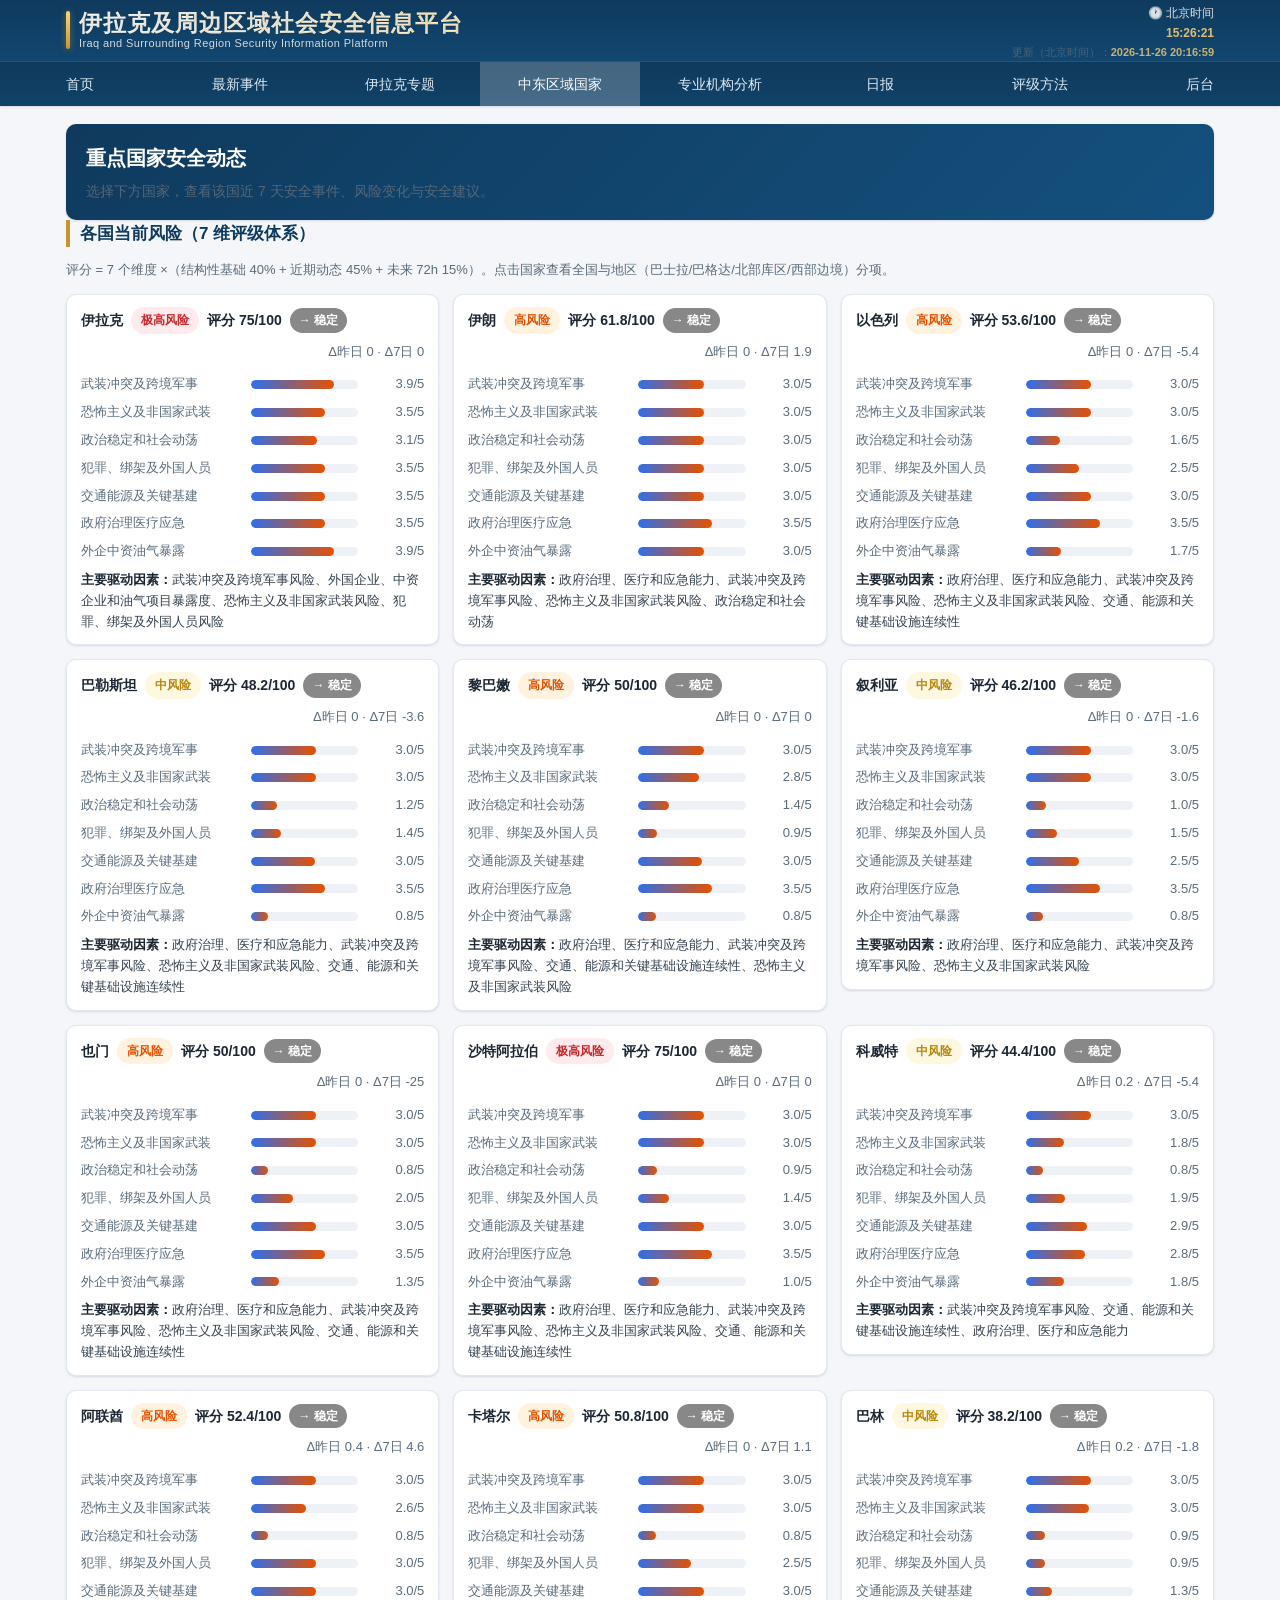
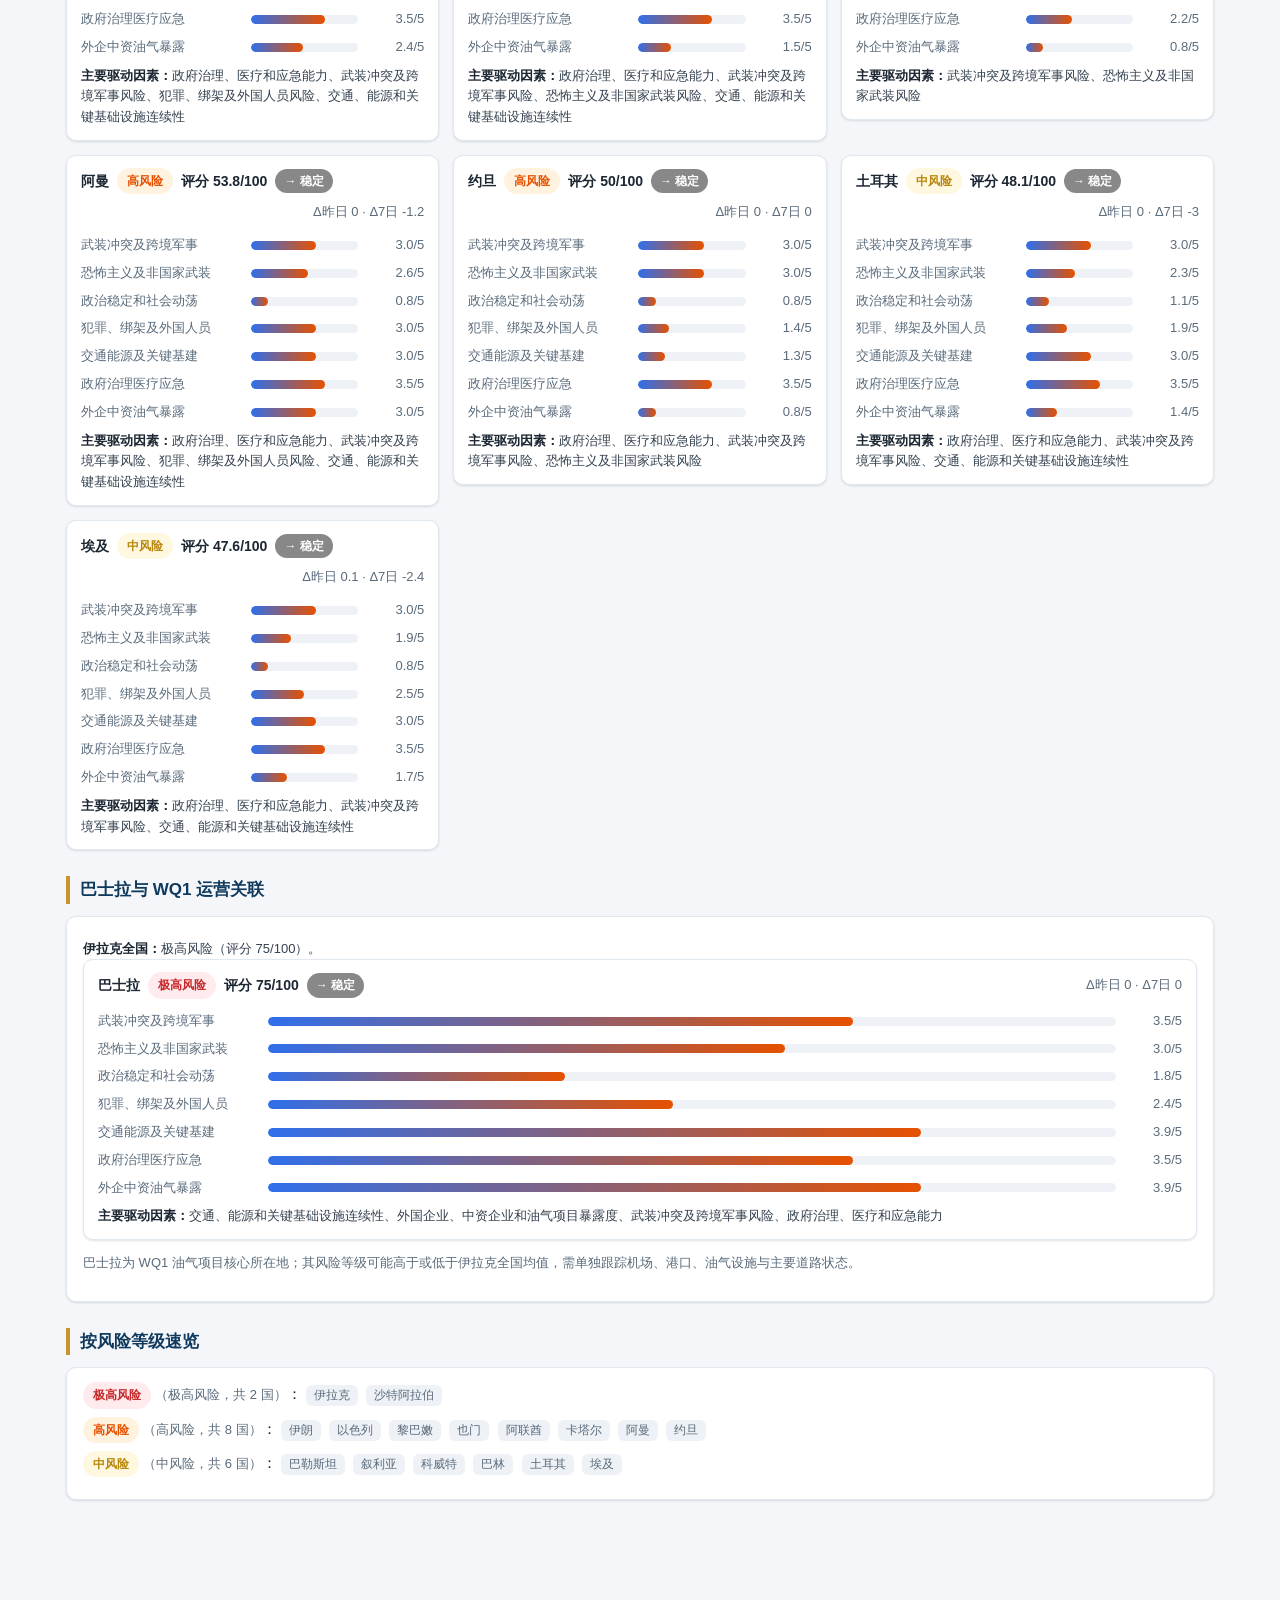
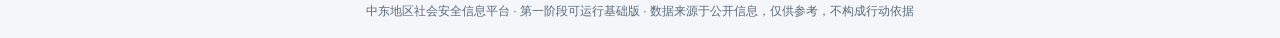
==== commit 5edb99a4: "sync 2026-11-26 15:17" ====
--- a/countries.html
+++ b/countries.html
@@ -2,10 +2,10 @@
 <html lang="zh-CN">
 <head>
 <meta charset="utf-8">
-<meta name="mesip-build" content="ts=2026-11-25 18:36:58;commit=local-20261125183658;count=70;schema=pro-public-v2">
+<meta name="mesip-build" content="ts=2026-11-26 15:17:03;commit=local-20261126151703;count=70;schema=pro-public-v2">
 <meta name="viewport" content="width=device-width, initial-scale=1">
 <title>重点国家 · 中东地区社会安全信息平台</title>
-<link rel="stylesheet" href="assets/css/style.css?v=1795621018">
+<link rel="stylesheet" href="assets/css/style.css?v=1795695423">
 </head>
 <body>
 <div id="topbar" class="topbar"></div>
@@ -35,9 +35,9 @@
 </div>
 <footer class="site"></footer>
 
-<script src="assets/js/api.js?v=1795621018"></script>
-<script src="assets/js/common.js?v=1795621018"></script>
-<script src="assets/js/data.js?v=1795621018"></script>
+<script src="assets/js/api.js?v=1795695423"></script>
+<script src="assets/js/common.js?v=1795695423"></script>
+<script src="assets/js/data.js?v=1795695423"></script>
 <script>
 window.__STATIC__ = true;
 (function () {
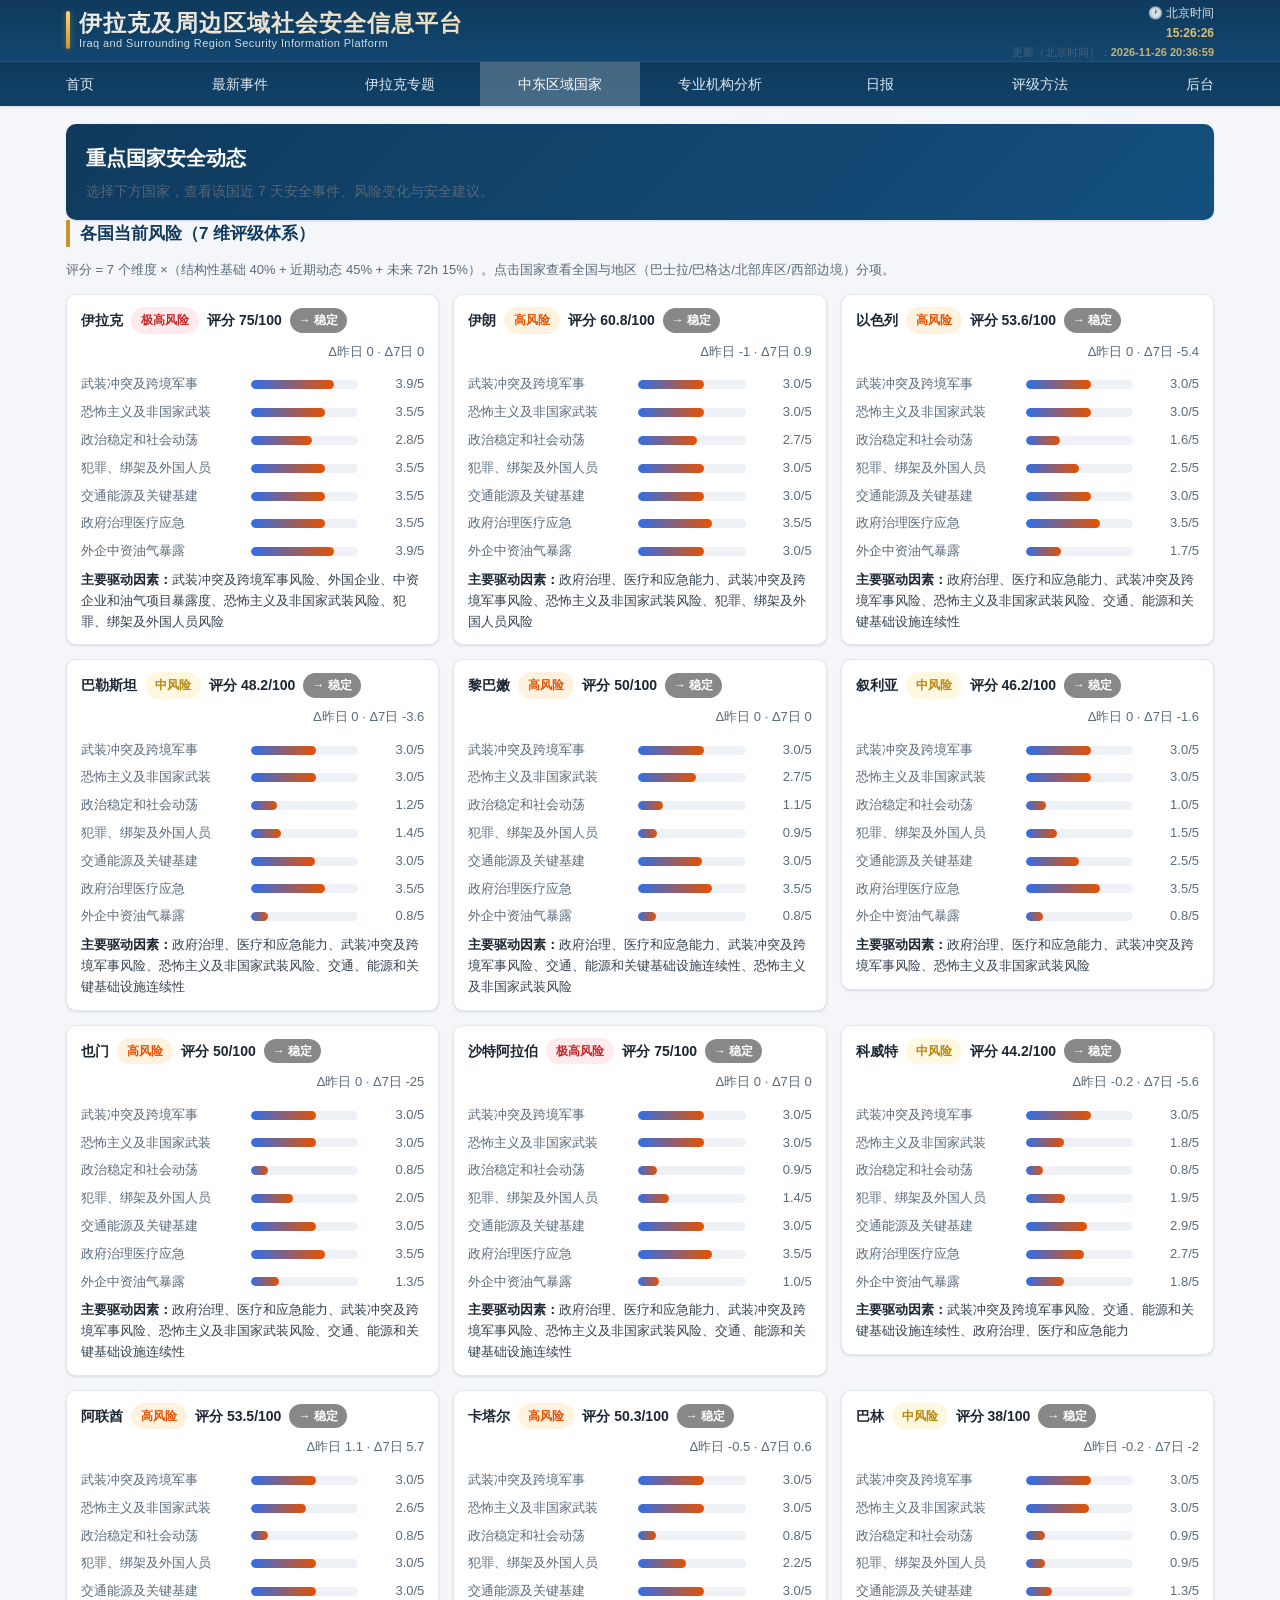
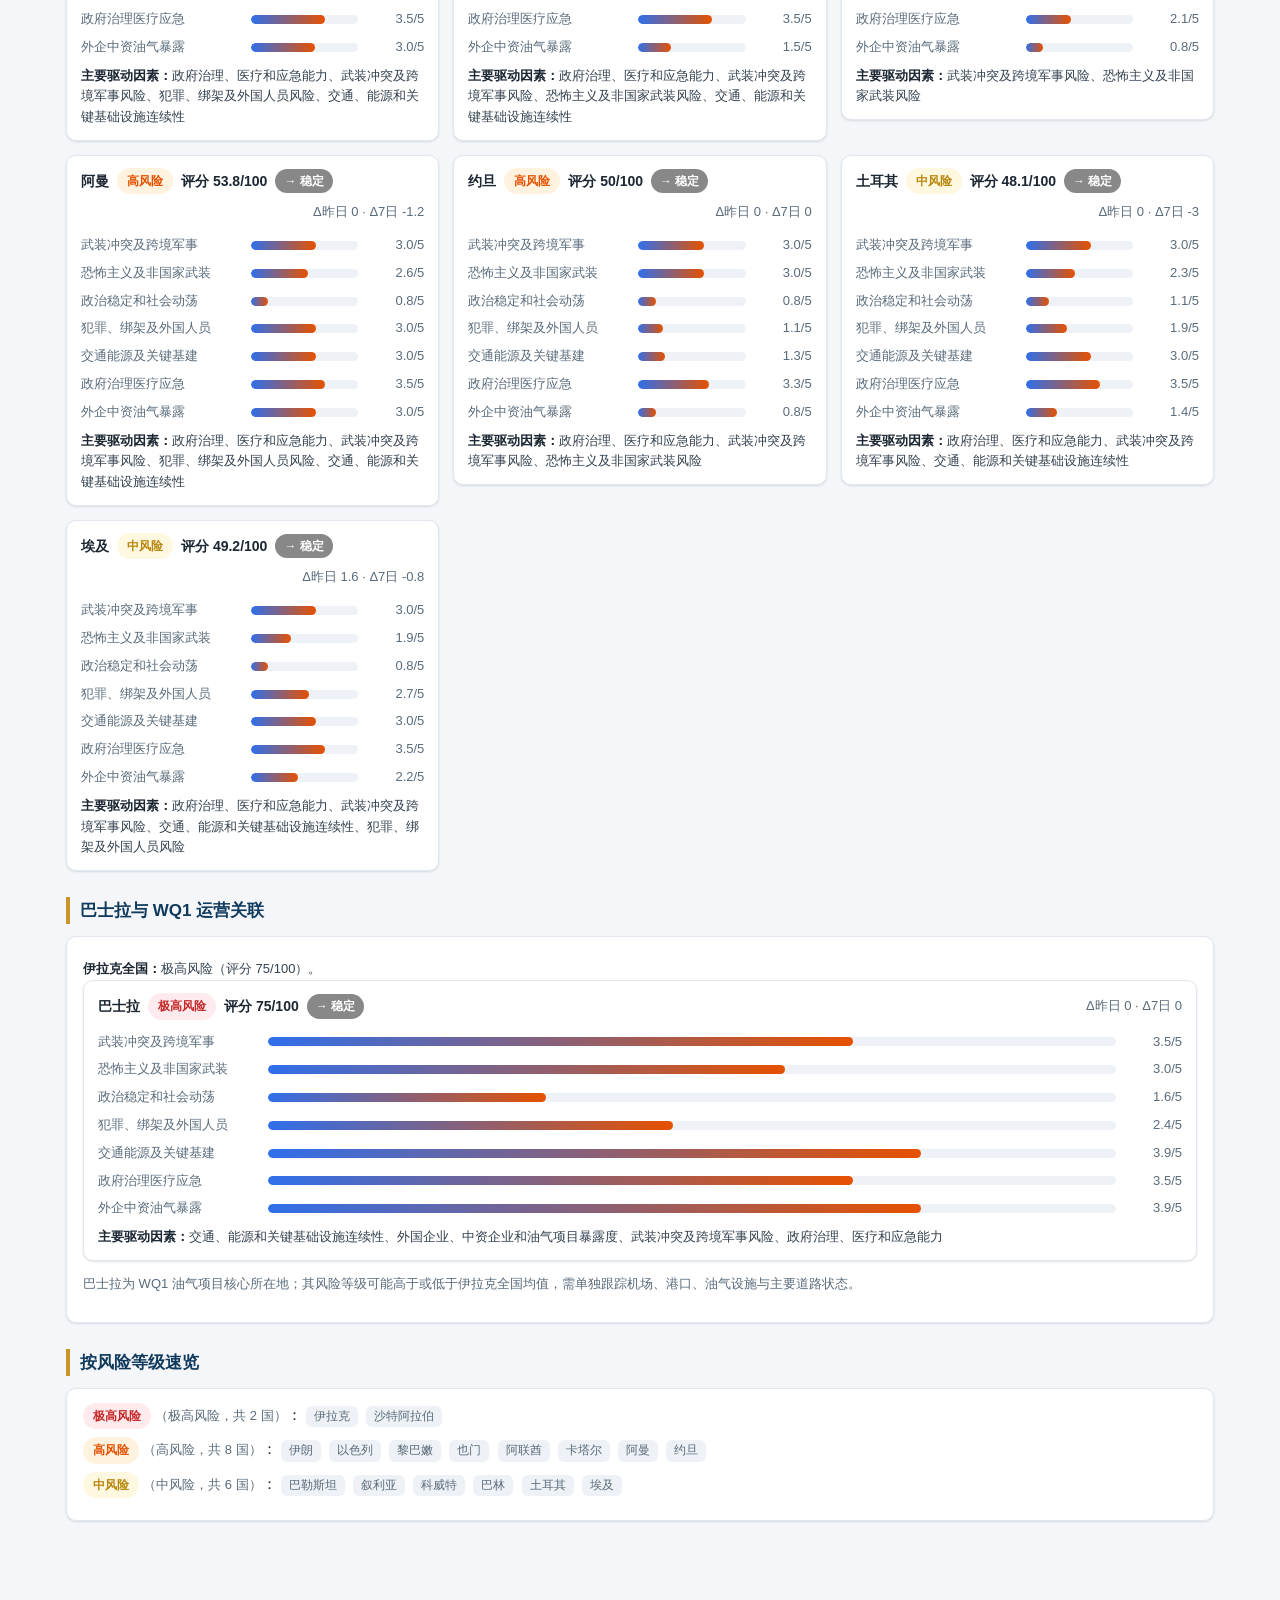
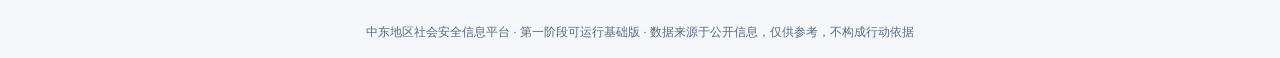
==== commit d043a23f: "sync 2026-11-26 15:37" ====
--- a/countries.html
+++ b/countries.html
@@ -2,10 +2,10 @@
 <html lang="zh-CN">
 <head>
 <meta charset="utf-8">
-<meta name="mesip-build" content="ts=2026-11-26 15:17:03;commit=local-20261126151703;count=70;schema=pro-public-v2">
+<meta name="mesip-build" content="ts=2026-11-26 15:37:01;commit=local-20261126153701;count=70;schema=pro-public-v2">
 <meta name="viewport" content="width=device-width, initial-scale=1">
 <title>重点国家 · 中东地区社会安全信息平台</title>
-<link rel="stylesheet" href="assets/css/style.css?v=1795695423">
+<link rel="stylesheet" href="assets/css/style.css?v=1795696621">
 </head>
 <body>
 <div id="topbar" class="topbar"></div>
@@ -35,9 +35,9 @@
 </div>
 <footer class="site"></footer>
 
-<script src="assets/js/api.js?v=1795695423"></script>
-<script src="assets/js/common.js?v=1795695423"></script>
-<script src="assets/js/data.js?v=1795695423"></script>
+<script src="assets/js/api.js?v=1795696621"></script>
+<script src="assets/js/common.js?v=1795696621"></script>
+<script src="assets/js/data.js?v=1795696621"></script>
 <script>
 window.__STATIC__ = true;
 (function () {
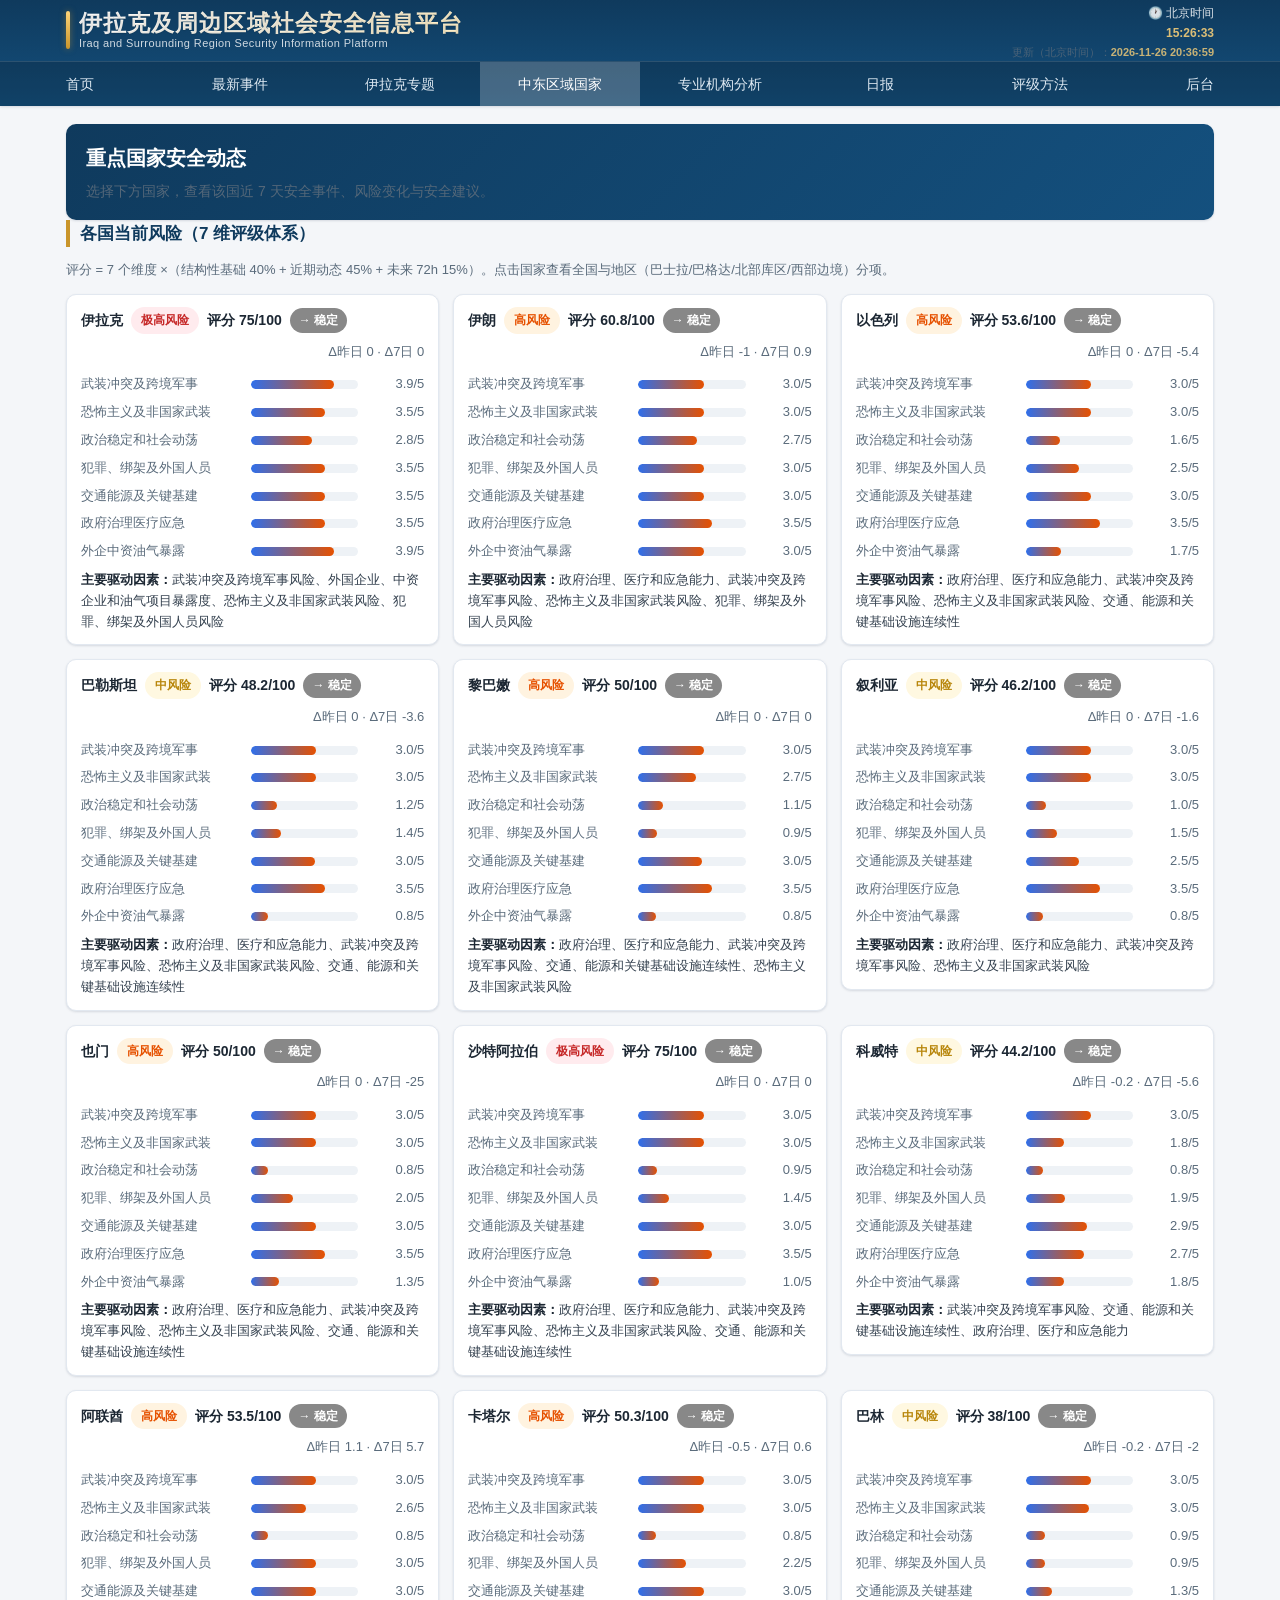
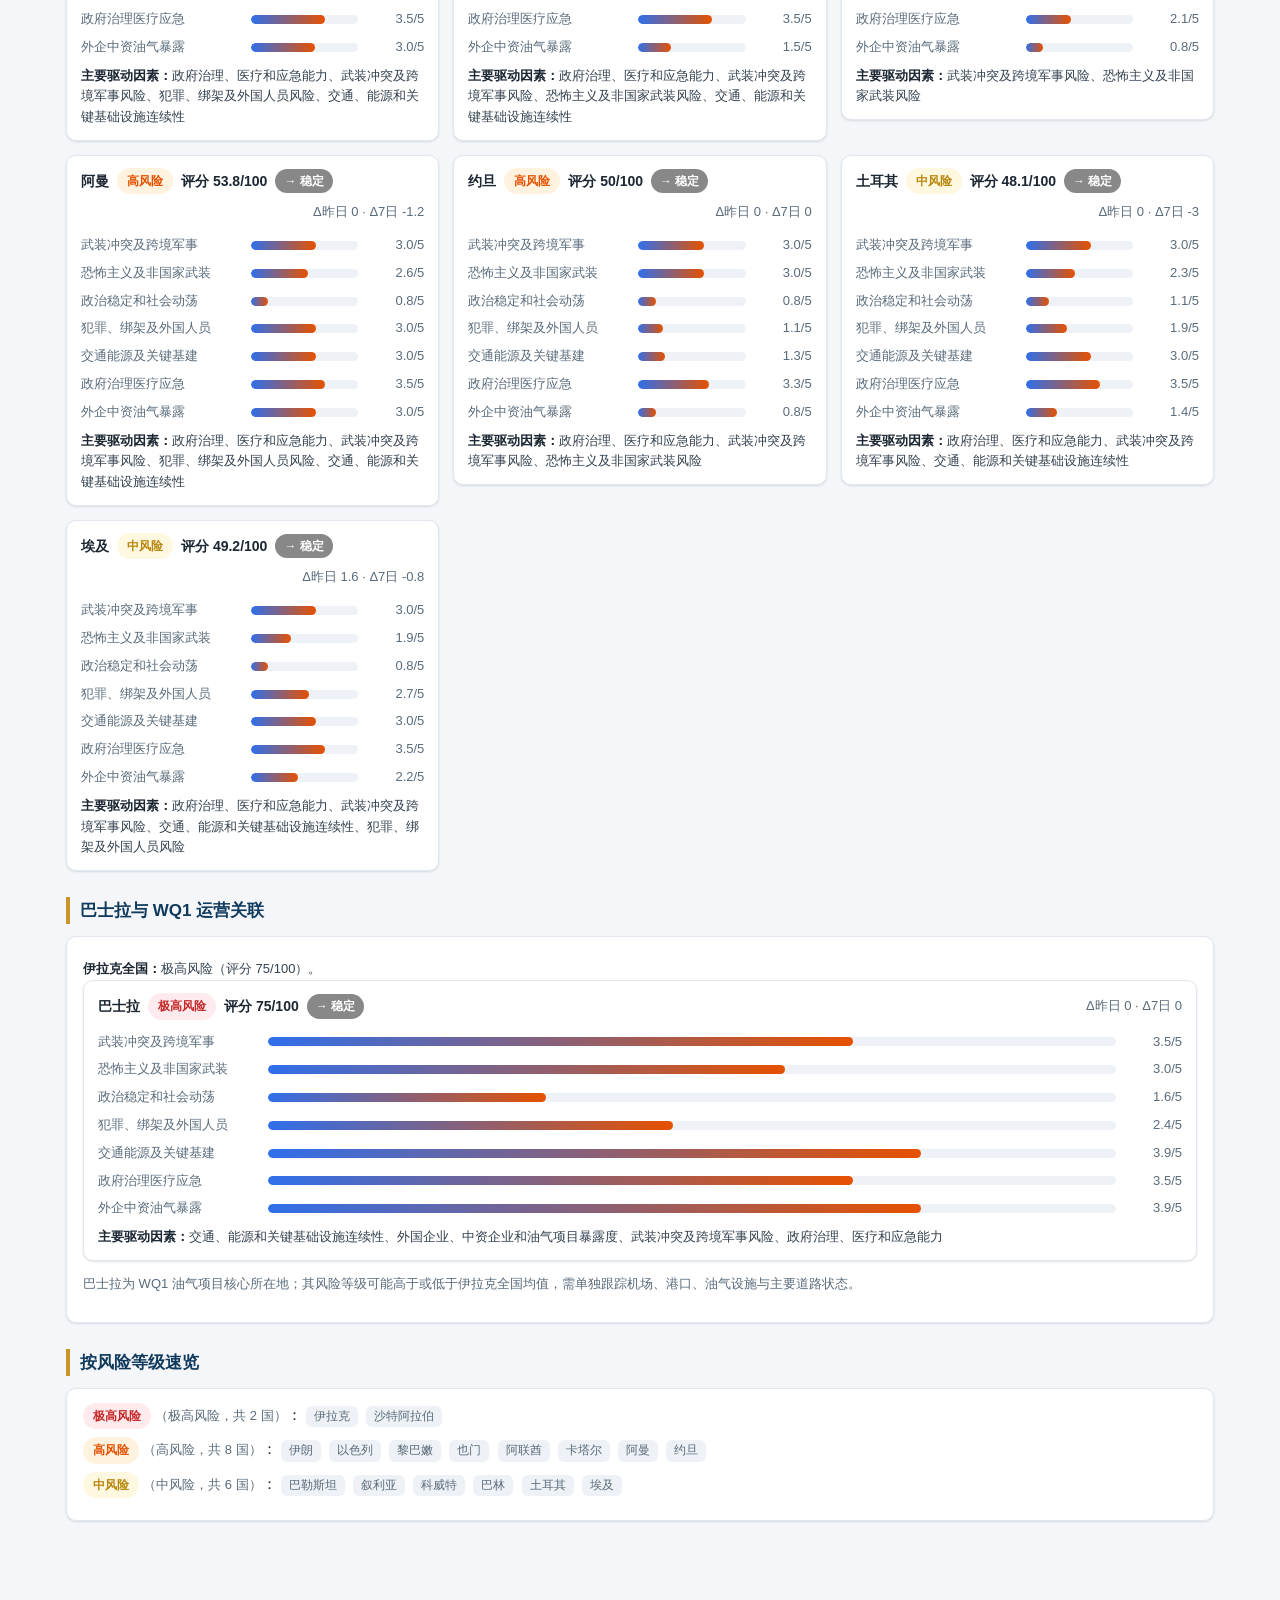
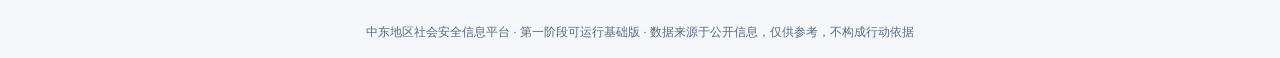
==== commit 80549278: "sync 2026-11-26 16:33" ====
--- a/countries.html
+++ b/countries.html
@@ -2,10 +2,10 @@
 <html lang="zh-CN">
 <head>
 <meta charset="utf-8">
-<meta name="mesip-build" content="ts=2026-11-26 15:37:01;commit=local-20261126153701;count=70;schema=pro-public-v2">
+<meta name="mesip-build" content="ts=2026-11-26 16:33:35;commit=local-20261126163335;count=70;schema=pro-public-v2">
 <meta name="viewport" content="width=device-width, initial-scale=1">
 <title>重点国家 · 中东地区社会安全信息平台</title>
-<link rel="stylesheet" href="assets/css/style.css?v=1795696621">
+<link rel="stylesheet" href="assets/css/style.css?v=1795700015">
 </head>
 <body>
 <div id="topbar" class="topbar"></div>
@@ -35,9 +35,9 @@
 </div>
 <footer class="site"></footer>
 
-<script src="assets/js/api.js?v=1795696621"></script>
-<script src="assets/js/common.js?v=1795696621"></script>
-<script src="assets/js/data.js?v=1795696621"></script>
+<script src="assets/js/api.js?v=1795700015"></script>
+<script src="assets/js/common.js?v=1795700015"></script>
+<script src="assets/js/data.js?v=1795700015"></script>
 <script>
 window.__STATIC__ = true;
 (function () {
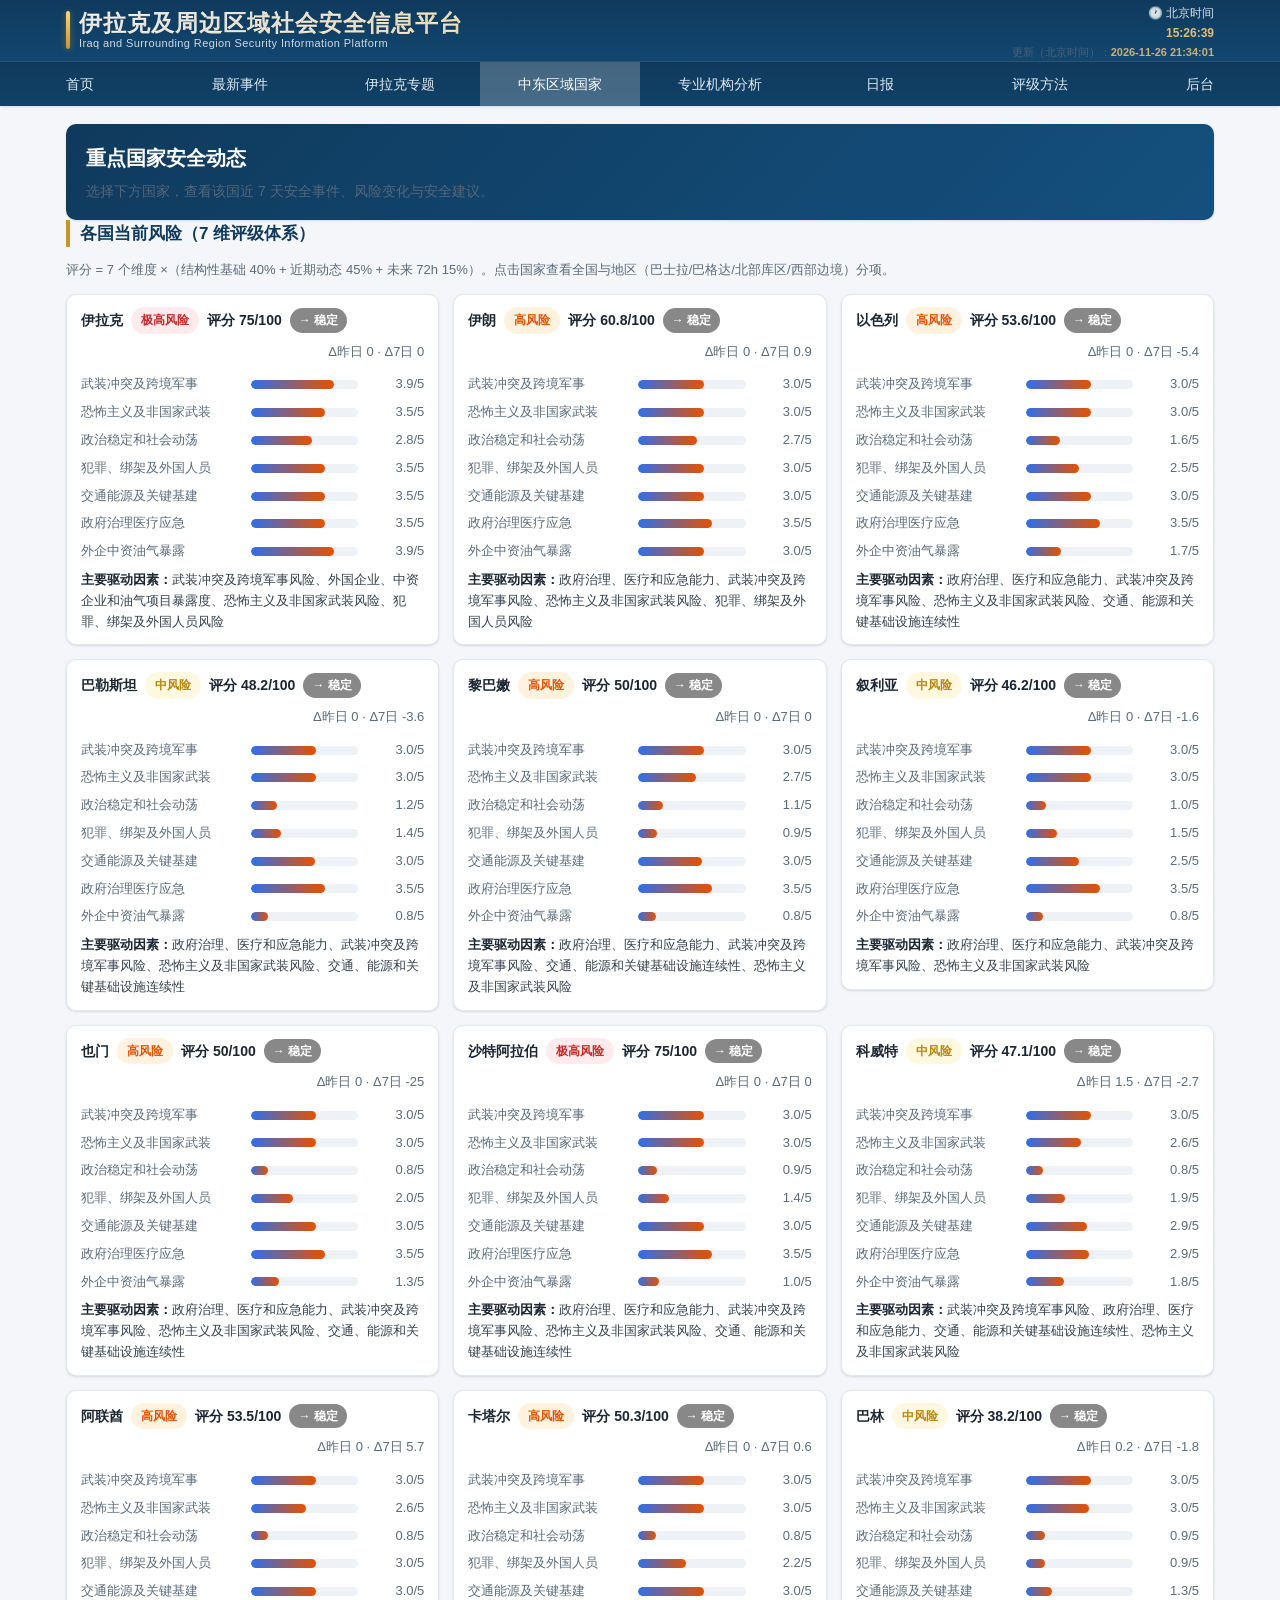
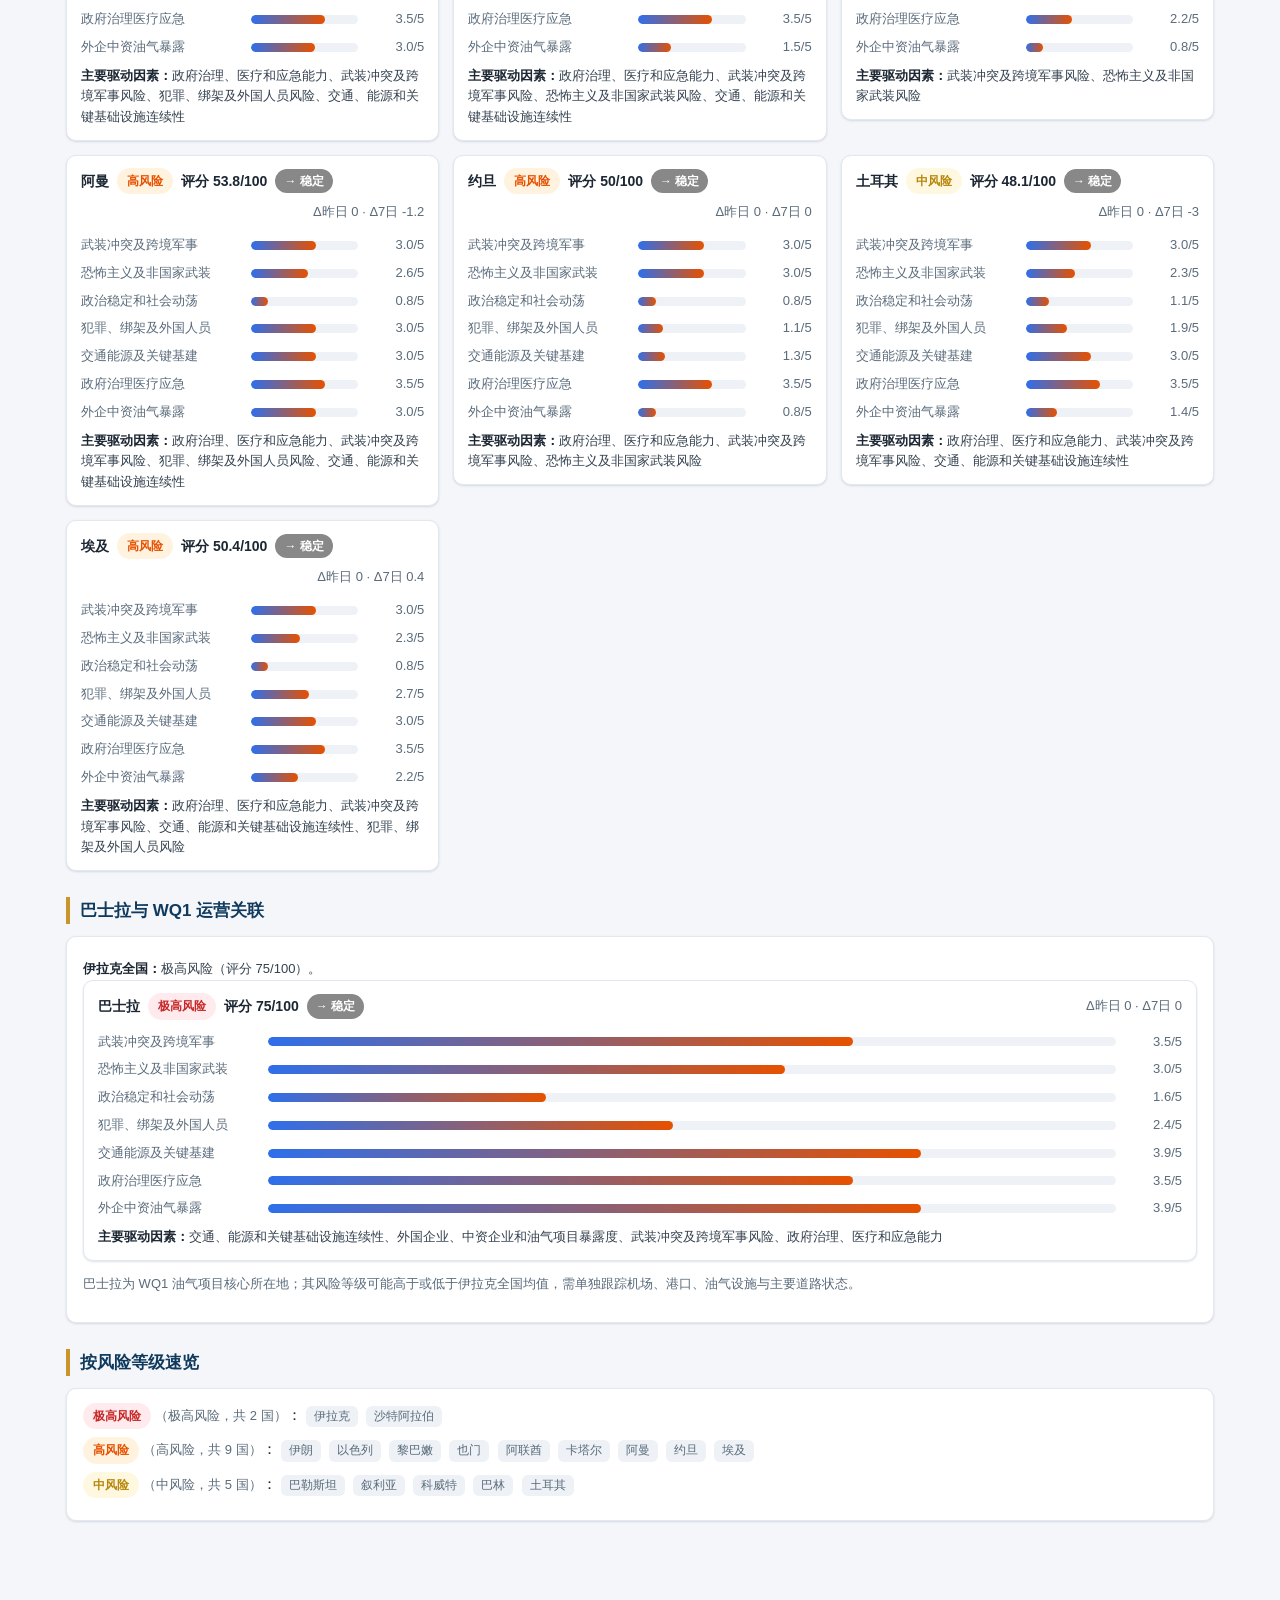
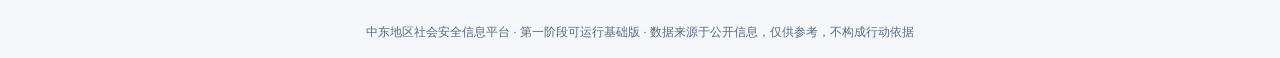
==== commit b80c25f9: "sync 2026-11-26 16:35" ====
--- a/countries.html
+++ b/countries.html
@@ -2,10 +2,10 @@
 <html lang="zh-CN">
 <head>
 <meta charset="utf-8">
-<meta name="mesip-build" content="ts=2026-11-26 16:33:35;commit=local-20261126163335;count=70;schema=pro-public-v2">
+<meta name="mesip-build" content="ts=2026-11-26 16:34:44;commit=local-20261126163444;count=70;schema=pro-public-v2">
 <meta name="viewport" content="width=device-width, initial-scale=1">
 <title>重点国家 · 中东地区社会安全信息平台</title>
-<link rel="stylesheet" href="assets/css/style.css?v=1795700015">
+<link rel="stylesheet" href="assets/css/style.css?v=1795700084">
 </head>
 <body>
 <div id="topbar" class="topbar"></div>
@@ -35,9 +35,9 @@
 </div>
 <footer class="site"></footer>
 
-<script src="assets/js/api.js?v=1795700015"></script>
-<script src="assets/js/common.js?v=1795700015"></script>
-<script src="assets/js/data.js?v=1795700015"></script>
+<script src="assets/js/api.js?v=1795700084"></script>
+<script src="assets/js/common.js?v=1795700084"></script>
+<script src="assets/js/data.js?v=1795700084"></script>
 <script>
 window.__STATIC__ = true;
 (function () {
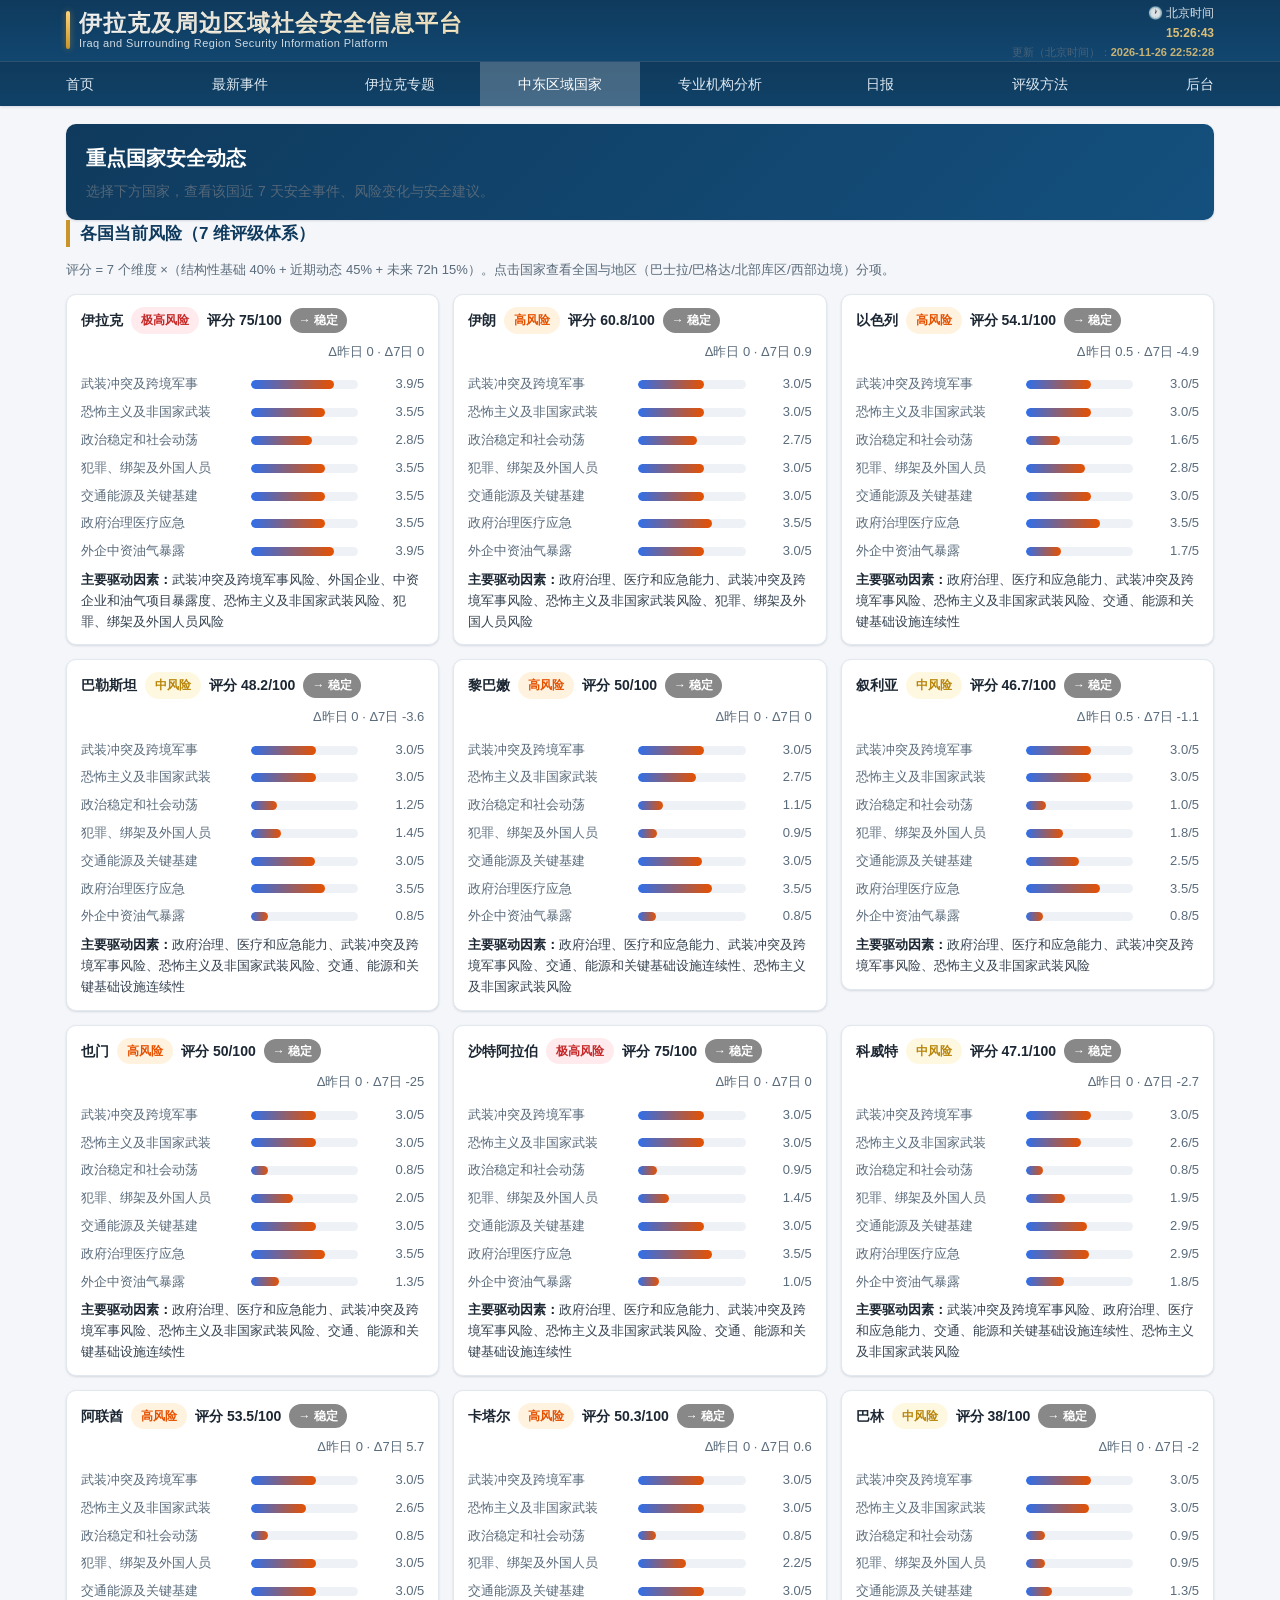
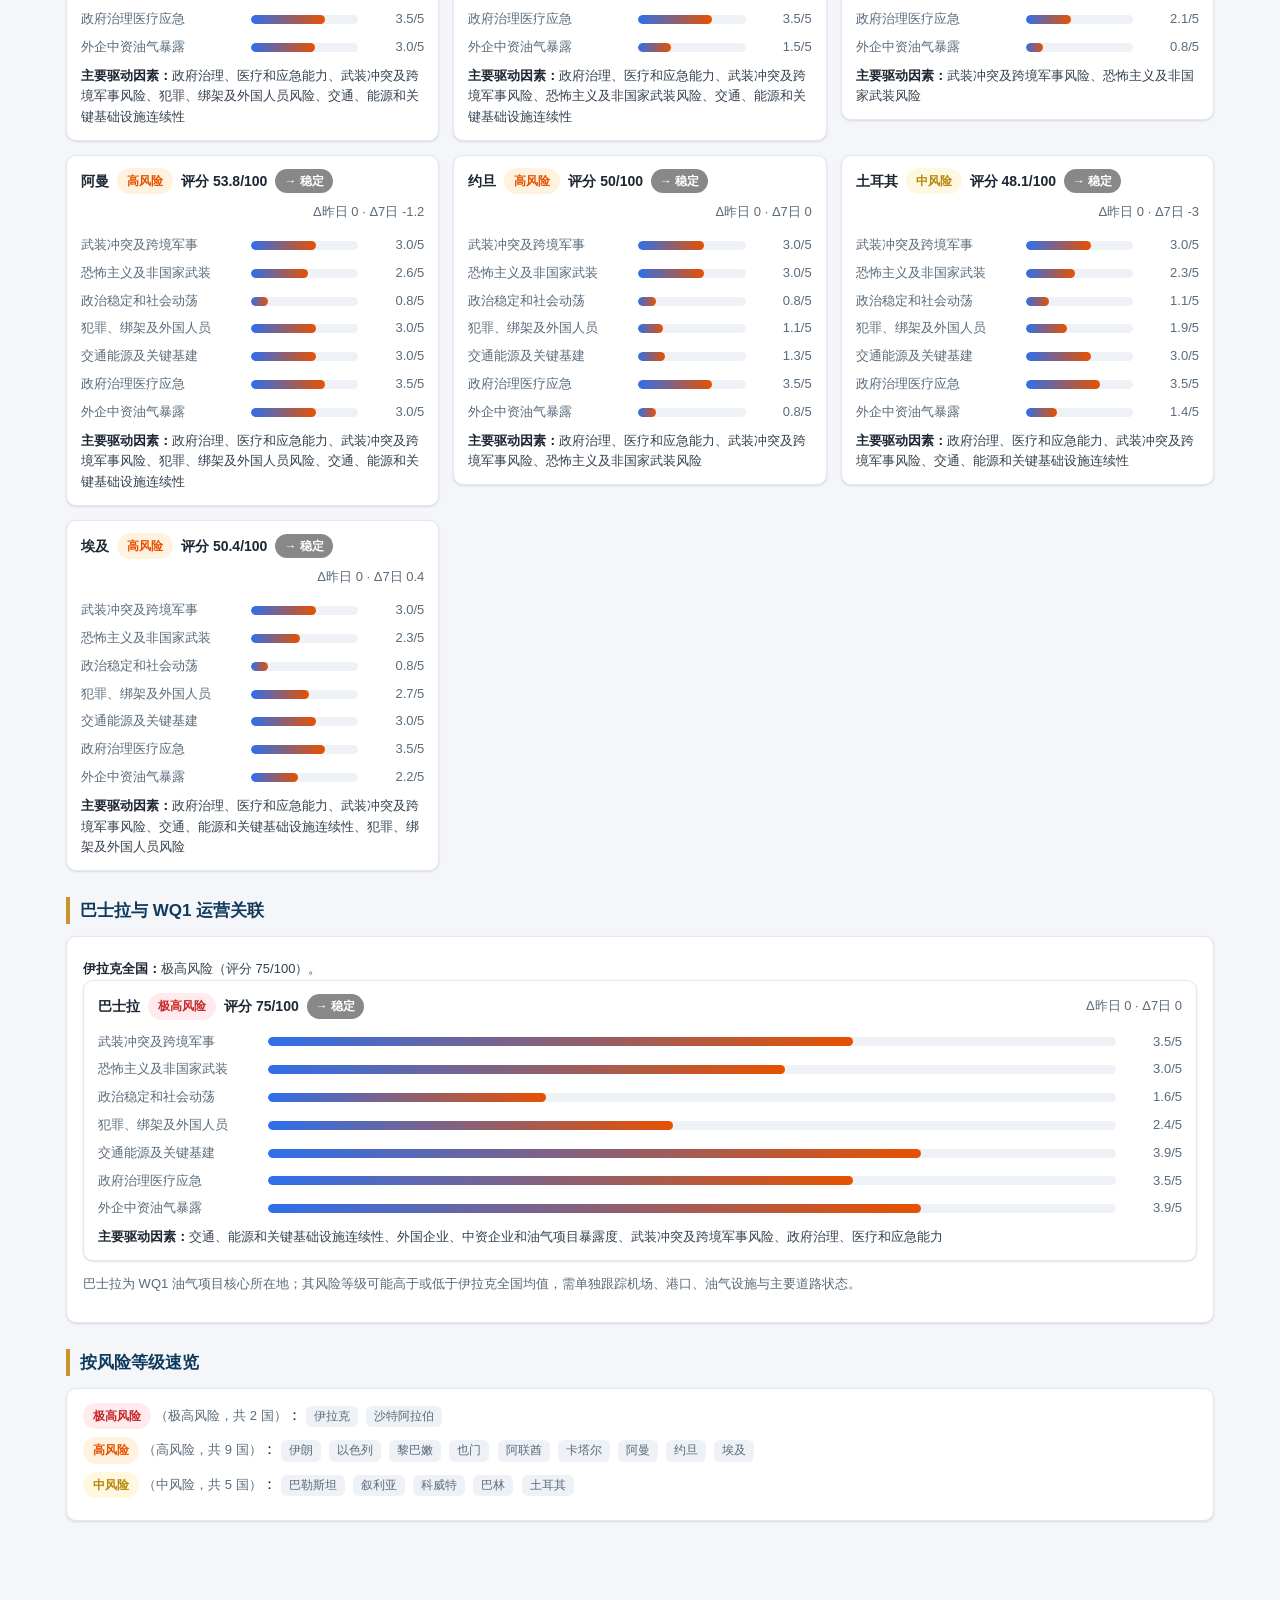
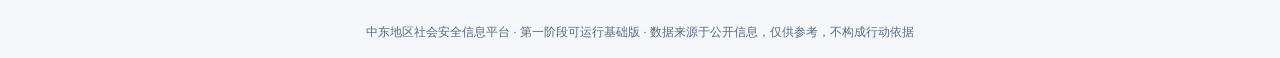
==== commit 8cd50aa4: "sync 2026-11-26 17:52" ====
--- a/countries.html
+++ b/countries.html
@@ -2,10 +2,10 @@
 <html lang="zh-CN">
 <head>
 <meta charset="utf-8">
-<meta name="mesip-build" content="ts=2026-11-26 16:34:44;commit=local-20261126163444;count=70;schema=pro-public-v2">
+<meta name="mesip-build" content="ts=2026-11-26 17:52:34;commit=local-20261126175234;count=70;schema=pro-public-v2">
 <meta name="viewport" content="width=device-width, initial-scale=1">
 <title>重点国家 · 中东地区社会安全信息平台</title>
-<link rel="stylesheet" href="assets/css/style.css?v=1795700084">
+<link rel="stylesheet" href="assets/css/style.css?v=1795704754">
 </head>
 <body>
 <div id="topbar" class="topbar"></div>
@@ -35,9 +35,9 @@
 </div>
 <footer class="site"></footer>
 
-<script src="assets/js/api.js?v=1795700084"></script>
-<script src="assets/js/common.js?v=1795700084"></script>
-<script src="assets/js/data.js?v=1795700084"></script>
+<script src="assets/js/api.js?v=1795704754"></script>
+<script src="assets/js/common.js?v=1795704754"></script>
+<script src="assets/js/data.js?v=1795704754"></script>
 <script>
 window.__STATIC__ = true;
 (function () {
